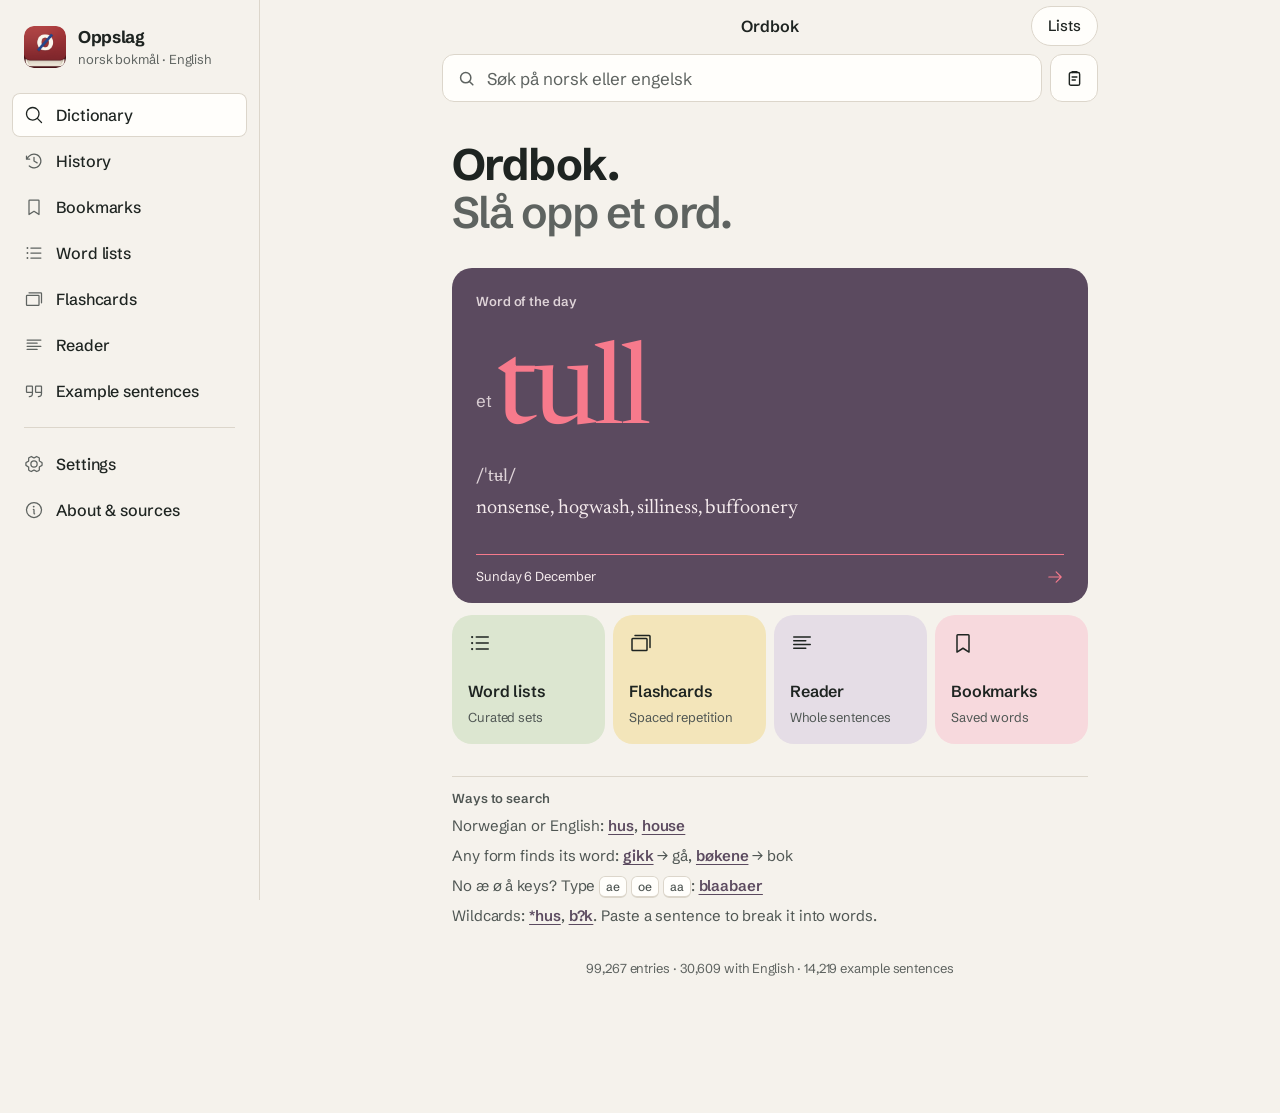
==== index.html @ 79d77fbe "Match the iOS status bar to the app background; version icon files The status bar took the manifest'" ====
<!doctype html>
<html lang="en">
<head>
<meta charset="utf-8">
<meta name="viewport" content="width=device-width, initial-scale=1, viewport-fit=cover">
<title>Oppslag</title>
<meta name="description" content="Offline Norwegian Bokmål–English dictionary">
<!-- One theme colour = the app's own background, so the status bar blends in. iOS Home Screen apps
     don't switch between media-query variants, so a tiny script picks light or dark before first paint. -->
<meta name="theme-color" content="#1C1B1C">
<script>
  (function () {
    try {
      var s = (JSON.parse(localStorage.getItem('oppslag.v1') || '{}').settings) || {};
      var t = s.theme || 'auto';
      var dark = t === 'dark' || (t === 'auto' && matchMedia('(prefers-color-scheme: dark)').matches);
      document.querySelector('meta[name="theme-color"]').setAttribute('content', dark ? '#1C1B1C' : '#F5F2EC');
    } catch (e) {}
  })();
</script>
<meta name="apple-mobile-web-app-capable" content="yes">
<meta name="mobile-web-app-capable" content="yes">
<meta name="apple-mobile-web-app-status-bar-style" content="default">
<meta name="apple-mobile-web-app-title" content="Oppslag">
<link rel="manifest" href="manifest.webmanifest">
<!-- icon file names carry a version so iOS can't reuse a cached copy of an older logo -->
<link rel="icon" href="icons/book-192.png">
<link rel="apple-touch-icon" sizes="180x180" href="icons/book-180.png">
<link rel="preload" href="fonts/schibsted-grotesk.woff2" as="font" type="font/woff2" crossorigin>
<link rel="preload" href="fonts/newsreader.woff2" as="font" type="font/woff2" crossorigin>
<link rel="stylesheet" href="styles.css">
</head>
<body>
<div id="splash" aria-label="Oppslag"><p class="splash-word" aria-hidden="true"><span>Opp</span><span>slag</span></p><div class="splash-foot"><span id="splash-msg">Bokmålsordboka · Språkrådet og Universitetet i Bergen</span></div></div>

<header class="topbar">
  <div class="navrow">
    <button id="navLeft" class="round" aria-label="Menu"></button>
    <div id="navTitle">Ordbok</div>
    <div id="navRight"></div>
  </div>
  <div class="searchrow">
    <div class="searchwrap">
      <svg class="sicon" viewBox="0 0 24 24" width="18" height="18" fill="none" stroke="currentColor" stroke-width="1.9" stroke-linecap="round"><circle cx="11" cy="11" r="6.5"/><path d="m20 20-4-4"/></svg>
      <input id="q" type="search" placeholder="Søk på norsk eller engelsk" autocomplete="off" autocorrect="off" autocapitalize="off" spellcheck="false" enterkeyhint="search" aria-label="Search">
      <button id="clearQ" class="clear" aria-label="Clear" hidden><svg viewBox="0 0 24 24" width="18" height="18"><circle cx="12" cy="12" r="9" fill="currentColor"/><path d="M9 9l6 6M15 9l-6 6" stroke="var(--surface)" stroke-width="1.8" stroke-linecap="round"/></svg></button>
    </div>
    <button id="pasteBtn" class="round small" aria-label="Search clipboard" title="Search clipboard"><svg viewBox="0 0 24 24" width="19" height="19" fill="none" stroke="currentColor" stroke-width="1.8" stroke-linecap="round" stroke-linejoin="round"><rect x="5.5" y="4.5" width="13" height="16" rx="2"/><path d="M9 4.5V3.5h6v1M9 10h6M9 14h4"/></svg></button>
  </div>
  <div id="keybar" aria-label="Special characters">
    <button data-k="æ">æ</button><button data-k="ø">ø</button><button data-k="å">å</button><button data-k="é">é</button><button data-k="*" class="wild">*</button><button data-k="?" class="wild">?</button>
  </div>
</header>
<ul id="suggest" hidden></ul>

<nav id="drawer" aria-label="Main menu">
  <div class="drawer-brand"><img class="logo-img" src="icons/logo.png" alt="" width="40" height="40"><div><b>Oppslag</b><div class="sub">norsk bokmål · English</div></div></div>
  <div class="drawer-links"></div>
</nav>
<div id="scrim"></div>

<main id="view"></main>
<div id="pager" hidden><button id="prevRes" class="round" aria-label="Previous result"></button><button id="nextRes" class="round" aria-label="Next result"></button></div>
<script type="module" src="js/app.js"></script>
</body>
</html>
---- styles.css ----
/* Oppslag — design system (see CLAUDE.md)
   Colour fields after the Merriam-Webster "remedy" concept, Notion's spacing and hairlines,
   Speak Sync's warm base and tiles. Headwords in Schibsted Grotesk, meaning in Newsreader. */

/* ======================================================================
   Fonts (self-hosted, subset with fonttools; SIL Open Font Licence)
   ====================================================================== */
@font-face { font-family: "Schibsted Grotesk"; src: url("fonts/schibsted-grotesk.woff2") format("woff2"); font-weight: 400 900; font-display: swap; }
@font-face { font-family: "Newsreader"; src: url("fonts/newsreader.woff2") format("woff2"); font-weight: 200 800; font-display: swap; }
@font-face { font-family: "Newsreader"; src: url("fonts/newsreader-italic.woff2") format("woff2"); font-weight: 200 800; font-style: italic; font-display: swap; }
@font-face { font-family: "Gentium IPA"; src: url("fonts/gentium-ipa.woff2") format("woff2"); font-display: swap; }

/* ======================================================================
   Tokens
   ====================================================================== */
:root {
  --font-display: "Schibsted Grotesk", -apple-system, "Helvetica Neue", sans-serif;
  --font-ui: "Schibsted Grotesk", -apple-system, "Helvetica Neue", sans-serif;
  --font-read: "Newsreader", "Iowan Old Style", Georgia, serif;
  --font-ipa: "Gentium IPA", "Times New Roman", serif;
  --space-1: 4px; --space-2: 8px; --space-3: 12px; --space-4: 16px;
  --space-5: 24px; --space-6: 32px; --space-7: 48px; --space-8: 64px;
  --radius-s: 8px; --radius-m: 12px; --radius-l: 20px; --radius-xl: 28px; --radius-pill: 999px;
  --measure: 36em; --page-max: 1080px; --page-narrow: 700px;

  /* the four colour fields (constant across light and dark, like the reference) */
  --mustard: #DFB94F; --sage: #96B07C; --plum: #5B4A5F; --rose: #EFB4BC;
  --coral: #F77A8C;               /* display type on plum only (large text, 3.2:1) */
  --on-field: #1E2421;            /* ink on mustard / sage / rose */
  --on-plum: #F6ECEE;             /* small text on plum */
  /* soft tints for tiles and highlights */
  --mustard-t: #F3E5BA; --sage-t: #DCE6D0; --plum-t: #E5DDE6; --rose-t: #F7D9DD;

  /* neutrals */
  --paper: #F5F2EC; --card: #FFFEFB; --sunken: #ECE8E0; --rule: #DCD6CB; --rule-strong: #1E2421;
  --ink: #1E2421; --ink-2: #4F5653; --ink-3: #5E6360;
  --link: #5B4A5F;                /* plum, the one interactive colour */
  --primary-bg: #1E2421; --primary-fg: #F5F2EC;
  --float: 0 12px 36px rgba(30, 36, 33, .16);
  --fs: 1;
  --nav-h: 52px; --search-h: 64px; --safe-t: env(safe-area-inset-top);
  color-scheme: light;
}
@media (prefers-color-scheme: dark) {
  :root:not([data-theme="light"]) {
    --paper: #1C1B1C; --card: #252325; --sunken: #2E2B2E; --rule: #3B383B; --rule-strong: #EDE8E1;
    --ink: #EDE8E1; --ink-2: #C5BFB7; --ink-3: #A39D95; --link: #D9C3DC;
    --primary-bg: #EDE8E1; --primary-fg: #1C1B1C;
    --mustard-t: #4A4030; --sage-t: #36402F; --plum-t: #3E3441; --rose-t: #4A3337;
    --float: 0 14px 40px rgba(0, 0, 0, .55); color-scheme: dark;
  }
}
:root[data-theme="dark"] {
  --paper: #1C1B1C; --card: #252325; --sunken: #2E2B2E; --rule: #3B383B; --rule-strong: #EDE8E1;
  --ink: #EDE8E1; --ink-2: #C5BFB7; --ink-3: #A39D95; --link: #D9C3DC;
  --primary-bg: #EDE8E1; --primary-fg: #1C1B1C;
  --mustard-t: #4A4030; --sage-t: #36402F; --plum-t: #3E3441; --rose-t: #4A3337;
  --float: 0 14px 40px rgba(0, 0, 0, .55); color-scheme: dark;
}
/* legacy aliases used by small bits of markup (tone drawing etc.) */
:root { --accent: var(--link); --tok-accent: var(--link); --text: var(--ink); --muted: var(--ink-3); --line: var(--rule); --surface: var(--card); --surface-t: var(--card); --field: var(--sunken); --bg: var(--paper); }

/* ======================================================================
   Base
   ====================================================================== */
* { box-sizing: border-box; -webkit-tap-highlight-color: transparent; }
[hidden] { display: none !important; }
html { -webkit-text-size-adjust: 100%; background: var(--paper); }
body {
  margin: 0; background: var(--paper); color: var(--ink);
  font: 400 calc(17px * var(--fs)) / 1.5 var(--font-ui); letter-spacing: -.005em;
  padding-top: calc(var(--safe-t) + var(--nav-h)); padding-bottom: env(safe-area-inset-bottom);
  overflow-x: hidden; overscroll-behavior-y: none; -webkit-font-smoothing: antialiased; text-rendering: optimizeLegibility;
}
body.has-search { padding-top: calc(var(--safe-t) + var(--nav-h) + var(--search-h)); }
a { color: var(--link); text-decoration: none; }
button { font: inherit; color: inherit; touch-action: manipulation; letter-spacing: inherit; }
input, select, textarea { font: inherit; color: var(--ink); }
.muted { color: var(--ink-3); }
.small { font-size: 13px; line-height: 18px; }
kbd { font: 500 12px/1 var(--font-ui); background: var(--card); border: 1px solid var(--rule); border-bottom-width: 2px; border-radius: 6px; padding: 2px 6px; color: var(--ink-2); }
.ic { flex: none; }
:focus-visible { outline: 2px solid var(--link); outline-offset: 2px; border-radius: 6px; }
::selection { background: var(--mustard); color: var(--on-field); }

/* ---------- splash: a plum field with the name set huge, like the reference's "Dictionary" */
#splash { position: fixed; inset: 0; z-index: 100; background: var(--plum); overflow: hidden; display: flex; flex-direction: column; justify-content: center; transition: opacity .35s ease; }
body.ready #splash { opacity: 0; pointer-events: none; }
.splash-word { font-family: var(--font-read); font-weight: 400; color: var(--coral); font-size: clamp(120px, 34vw, 280px); line-height: .86; letter-spacing: -.03em; margin: 0; white-space: nowrap; }
.splash-word span { display: block; }
.splash-word span:first-child { padding-left: 6vw; }
.splash-word span:last-child { margin-left: -9vw; }
.splash-foot { position: absolute; left: var(--space-6); right: var(--space-6); bottom: calc(var(--space-6) + env(safe-area-inset-bottom)); border-top: 1px solid var(--coral); padding-top: var(--space-3); color: var(--coral); font-size: 13px; text-align: center; }
#splash-msg { color: var(--on-plum); opacity: .8; }

/* ======================================================================
   Top bar, search, drawer
   ====================================================================== */
.topbar {
  position: fixed; top: 0; left: 0; right: 0; z-index: 20;
  padding: var(--safe-t) max(10px, env(safe-area-inset-right)) 0 max(10px, env(safe-area-inset-left));
  background: color-mix(in srgb, var(--paper) 88%, transparent);
  backdrop-filter: saturate(140%) blur(18px); -webkit-backdrop-filter: saturate(140%) blur(18px);
  border-bottom: 1px solid transparent; transition: border-color .2s;
}
body.scrolled .topbar { border-bottom-color: var(--rule); }
.navrow { height: var(--nav-h); display: grid; grid-template-columns: 1fr auto 1fr; align-items: center; max-width: var(--page-narrow); margin: 0 auto; padding: 0 calc(var(--space-4) - 10px); }
#navTitle { font-weight: 600; font-size: 16px; text-align: center; white-space: nowrap; overflow: hidden; text-overflow: ellipsis; max-width: 56vw; transition: opacity .2s ease; letter-spacing: -.01em; }
body.hero-visible #navTitle { opacity: 0; }
#navRight { display: flex; justify-content: flex-end; gap: var(--space-2); align-items: center; }
#navLeft { justify-self: start; }
.round {
  width: 40px; height: 40px; border-radius: 50%; border: 1px solid var(--rule); background: var(--card); color: var(--ink);
  display: inline-grid; place-items: center; cursor: pointer; transition: transform .15s ease, background .15s;
}
.round .ic { width: 19px; height: 19px; }
.round:active { transform: scale(.92); background: var(--sunken); }
.round.on { color: var(--on-field); background: var(--mustard); border-color: var(--mustard); }
.round.small { width: 48px; height: 48px; border-radius: var(--radius-m); }
.pill-btn { height: 40px; padding: 0 var(--space-4); border-radius: var(--radius-pill); border: 1px solid var(--rule); background: var(--card); font-weight: 500; font-size: 15px; cursor: pointer; color: var(--ink); }
.searchrow { display: none; gap: var(--space-2); align-items: center; height: var(--search-h); padding: 0 calc(var(--space-4) - 10px) var(--space-3); max-width: var(--page-narrow); margin: 0 auto; }
body.has-search .searchrow { display: flex; }
.searchwrap { flex: 1; position: relative; display: flex; align-items: center; background: var(--card); border: 1px solid var(--rule); border-radius: var(--radius-m); min-width: 0; height: 48px; transition: border-color .15s, box-shadow .15s; }
.searchwrap:focus-within { border-color: var(--ink); box-shadow: 0 0 0 3px color-mix(in srgb, var(--mustard) 55%, transparent); }
.searchwrap .sicon { position: absolute; left: 14px; color: var(--ink-3); pointer-events: none; width: 19px; height: 19px; }
#q { flex: 1; min-width: 0; border: 0; background: transparent; padding: 0 6px 0 44px; height: 100%; font-size: 17px; outline: none; -webkit-appearance: none; appearance: none; }
#q::placeholder { color: var(--ink-3); }
#q::-webkit-search-cancel-button { display: none; }
.clear { border: 0; background: none; color: var(--ink-3); padding: 0 var(--space-3); height: 100%; display: grid; place-items: center; cursor: pointer; }
.clear svg circle { fill: var(--ink-3); }
#keybar { display: none; gap: var(--space-2); padding: 0 calc(var(--space-4) - 10px) var(--space-3); overflow-x: auto; max-width: var(--page-narrow); margin: 0 auto; scrollbar-width: none; }
body.typing.has-search #keybar { display: flex; }
#keybar button { min-width: 46px; height: 38px; padding: 0 var(--space-3); border: 1px solid var(--rule); border-radius: var(--radius-s); background: var(--card); font: 500 18px var(--font-display); cursor: pointer; color: var(--ink); }
#keybar button.wild { color: var(--link); }
body.typing.has-search { padding-top: calc(var(--safe-t) + var(--nav-h) + var(--search-h) + 50px); }
#suggest { position: fixed; z-index: 25; top: calc(var(--safe-t) + var(--nav-h) + var(--search-h) - 8px); left: var(--space-3); right: var(--space-3); max-width: calc(var(--page-narrow) - var(--space-5)); margin: 0 auto; padding: var(--space-1); list-style: none; background: var(--card); border: 1px solid var(--rule); border-radius: var(--radius-m); box-shadow: var(--float); animation: pop .14s ease-out; }
body.typing #suggest { top: calc(var(--safe-t) + var(--nav-h) + var(--search-h) + 42px); }
#suggest li { display: flex; gap: var(--space-3); align-items: center; padding: 10px var(--space-3); border-radius: var(--radius-s); cursor: pointer; outline: none; font-weight: 500; }
#suggest li:hover, #suggest li:focus { background: var(--sunken); }
#suggest .ic { color: var(--ink-3); width: 17px; height: 17px; }
@keyframes pop { from { opacity: 0; transform: translateY(-4px); } }

#drawer { position: fixed; z-index: 40; top: 0; bottom: 0; left: 0; width: min(292px, 84vw); background: var(--paper); padding: calc(var(--space-5) + var(--safe-t)) var(--space-3) var(--space-5); transform: translateX(-104%); transition: transform .3s cubic-bezier(.2, .8, .2, 1); display: flex; flex-direction: column; box-shadow: var(--float); overflow-y: auto; }
.drawer-brand { display: flex; gap: var(--space-3); align-items: center; padding: 0 var(--space-3) var(--space-5); }
.drawer-brand .logo-img { width: 42px; height: 42px; border-radius: 10px; }
.drawer-brand b { font-size: 17px; font-weight: 700; display: block; letter-spacing: -.02em; }
.drawer-brand .sub { font-size: 13px; color: var(--ink-3); }
.drawer-links { display: flex; flex-direction: column; gap: 2px; }
#drawer a { color: var(--ink); padding: 10px var(--space-3); border-radius: var(--radius-s); font-size: 16px; font-weight: 500; display: flex; align-items: center; gap: var(--space-3); transition: background .15s; }
#drawer a .ic { color: var(--ink-3); }
#drawer a:active { background: var(--sunken); }
#drawer a.active { background: var(--card); box-shadow: inset 0 0 0 1px var(--rule); }
#drawer a.active .ic { color: var(--ink); }
#drawer hr { border: 0; border-top: 1px solid var(--rule); margin: var(--space-3); }
#scrim { position: fixed; inset: 0; z-index: 39; background: rgba(28, 27, 28, .32); opacity: 0; pointer-events: none; transition: opacity .25s; }
body.drawer-open #drawer { transform: none; }
body.drawer-open #scrim { opacity: 1; pointer-events: auto; }
@media (min-width: 1100px) {
  #drawer { transform: none; box-shadow: none; border-right: 1px solid var(--rule); z-index: 15; width: 260px; }
  #scrim { display: none; }
  body { padding-left: 260px; }
  .topbar { left: 260px; }
  body.root #navLeft { visibility: hidden; }
  #suggest { left: 272px; }
}

/* ======================================================================
   Page scaffolding
   ====================================================================== */
#view { max-width: var(--page-narrow); margin: 0 auto; padding: 0 0 104px; min-height: 60vh; }
.pad { padding: 0 var(--space-4); }
/* Notion-style title: bold line, optional grey second line */
.page-title { font-family: var(--font-display); font-size: 34px; line-height: 38px; font-weight: 700; letter-spacing: -.035em; margin: var(--space-3) var(--space-4) var(--space-5); }
.page-title .sub { display: block; color: var(--ink-3); font-weight: 600; }
.page-intro { padding: 0 var(--space-4); margin: 0 0 var(--space-4); color: var(--ink-2); font-size: 15px; line-height: 22px; }
.empty { text-align: center; color: var(--ink-3); padding: var(--space-8) var(--space-5); font-size: 15px; line-height: 22px; }
.empty b { color: var(--ink); font-weight: 600; }
.empty p { margin: 0 0 var(--space-3); }
.big-check { width: 72px; height: 72px; margin: 0 auto var(--space-4); border-radius: 50%; background: var(--sage); color: var(--on-field); display: grid; place-items: center; font-size: 30px; }
.loading { color: var(--ink-3); padding: var(--space-7); text-align: center; font-size: 15px; }
.foot { text-align: center; font-size: 13px; line-height: 18px; padding: var(--space-6) var(--space-4); color: var(--ink-3); }
/* section label: sentence case with a hairline above, like the reference's footnote rule */
.band { display: flex; align-items: baseline; justify-content: space-between; gap: var(--space-2); margin: var(--space-6) var(--space-4) var(--space-2); padding-top: var(--space-3); border-top: 1px solid var(--rule); font-size: 13px; line-height: 18px; font-weight: 600; color: var(--ink-2); }
.page-title + .band, .band:first-child { margin-top: 0; }
.band .no { font-weight: 400; font-style: italic; font-family: var(--font-read); font-size: 15px; color: var(--ink-3); }
.band .more { font-size: 13px; font-weight: 600; }
.row { display: flex; gap: var(--space-2); flex-wrap: wrap; align-items: center; margin: var(--space-3) var(--space-4); }
.row input { flex: 1; min-width: 160px; }
input:not([type=checkbox]):not([type=range]):not([type=color]):not(#q), select, textarea {
  border: 1px solid var(--rule); background: var(--card); border-radius: var(--radius-m); padding: 11px var(--space-3); font-size: 17px; outline: none; color: var(--ink); transition: border-color .15s, box-shadow .15s;
}
input:focus:not(#q), select:focus, textarea:focus { border-color: var(--ink); box-shadow: 0 0 0 3px color-mix(in srgb, var(--mustard) 55%, transparent); }
textarea { width: 100%; resize: vertical; line-height: 25px; }
/* buttons: solid ink (primary), outlined (secondary), outlined pill with arrow (reference's PLAY →) */
.btn { display: inline-flex; gap: var(--space-2); align-items: center; justify-content: center; border: 1px solid var(--rule); background: var(--card); color: var(--ink); border-radius: var(--radius-m); padding: 10px var(--space-4); font-size: 15px; font-weight: 600; cursor: pointer; transition: transform .12s, background .15s; }
.btn:active { transform: scale(.97); background: var(--sunken); }
.btn .ic { width: 18px; height: 18px; }
.btn.small { padding: 7px var(--space-3); font-size: 14px; }
.btn.primary { background: var(--primary-bg); border-color: var(--primary-bg); color: var(--primary-fg); }
.btn.wide { width: calc(100% - var(--space-6)); margin: var(--space-3) var(--space-4); }
.pill-out { display: inline-flex; align-items: center; justify-content: space-between; gap: var(--space-5); height: 52px; padding: 0 var(--space-5); border: 1.5px solid currentColor; border-radius: var(--radius-pill); background: transparent; color: inherit; font: 500 20px var(--font-display); letter-spacing: .02em; text-transform: uppercase; cursor: pointer; transition: background .15s; }
.pill-out .ic { width: 24px; height: 24px; }
.pill-out:active { background: color-mix(in srgb, currentColor 12%, transparent); }
.banner { display: flex; gap: var(--space-3); align-items: center; margin: 0 var(--space-4) var(--space-4); padding: var(--space-3) var(--space-4); background: var(--plum-t); border-radius: var(--radius-m); color: var(--ink); font-size: 15px; font-weight: 500; }
/* grouped rows: hairline-bordered card (Notion) */
.group { margin: 0 var(--space-4); background: var(--card); border: 1px solid var(--rule); border-radius: var(--radius-m); overflow: hidden; }
.group + .page-intro { margin-top: var(--space-3); }

/* ======================================================================
   Dictionary rows
   ====================================================================== */
.res { display: block; color: var(--ink); padding: 14px var(--space-4); position: relative; transition: background .15s; }
.res + .res::before { content: ""; position: absolute; top: 0; left: var(--space-4); right: var(--space-4); border-top: 1px solid var(--rule); }
.res:active { background: var(--sunken); }
@media (hover: hover) { .res:hover { background: color-mix(in srgb, var(--card) 70%, transparent); } }
.res-head { display: flex; align-items: baseline; gap: 0 var(--space-2); min-width: 0; flex-wrap: wrap; }
.res .art { color: var(--ink-3); font-size: 15px; font-weight: 500; flex: none; }
.res .lem { font-family: var(--font-display); font-size: 21px; line-height: 26px; font-weight: 600; letter-spacing: -.025em; min-width: 0; overflow-wrap: anywhere; }
.res .ipa-s { color: var(--ink-3); font-family: var(--font-ipa); font-size: 15px; white-space: nowrap; overflow: hidden; text-overflow: ellipsis; min-width: 0; }
.hg { color: var(--ink-3); font-family: var(--font-ui); font-size: 12px; font-weight: 600; margin-left: -6px; margin-right: 2px; align-self: flex-start; margin-top: 2px; flex: none; }
.res-gloss { color: var(--ink-2); font-family: var(--font-read); font-size: 17px; line-height: 23px; margin-top: 2px; display: -webkit-box; -webkit-line-clamp: 2; -webkit-box-orient: vertical; overflow: hidden; }
.res-pos { color: var(--ink-3); font-style: italic; }
.nogloss { font-style: italic; color: var(--ink-3); }
.res-note { font-size: 13px; line-height: 18px; color: var(--ink-2); margin-top: var(--space-2); display: inline-flex; gap: var(--space-1); align-items: center; background: var(--mustard-t); border-radius: var(--radius-pill); padding: 2px 10px 2px 8px; }
.res-note b { font-weight: 600; color: var(--ink); }
.res-note .ic { width: 14px; height: 14px; }
.res .rm { position: absolute; right: var(--space-2); top: 50%; transform: translateY(-50%); color: var(--ink-3); border: 0; background: none; padding: var(--space-2); cursor: pointer; border-radius: 50%; }
.res:has(.rm) { padding-right: 52px; }
.chev { color: var(--ink-3); position: absolute; right: var(--space-3); top: 50%; transform: translateY(-50%); display: grid; }
.chev .ic { width: 16px; height: 16px; }

/* ======================================================================
   Home
   ====================================================================== */
.home-title { font-family: var(--font-display); font-size: 34px; line-height: 38px; font-weight: 700; letter-spacing: -.035em; margin: var(--space-2) var(--space-4) var(--space-5); }
.home-title .sub { display: block; color: var(--ink-3); font-weight: 600; }
/* word of the day: the reference's plum splash with coral serif */
.wotd { position: relative; display: block; margin: 0 var(--space-4); padding: var(--space-5) var(--space-5) var(--space-4); background: var(--plum); border-radius: var(--radius-l); color: var(--on-plum); overflow: hidden; }
.wotd-label { font-size: 13px; font-weight: 600; color: var(--on-plum); opacity: .85; }
.wotd-word { font-family: var(--font-read); font-size: 76px; line-height: .95; font-weight: 400; letter-spacing: -.03em; color: var(--coral); margin: var(--space-6) 0 var(--space-3); overflow-wrap: anywhere; }
.wotd-word .art { font-family: var(--font-ui); font-size: 17px; letter-spacing: 0; color: var(--on-plum); opacity: .8; vertical-align: .9em; margin-right: var(--space-1); }
.wotd-ipa { font-family: var(--font-ipa); color: var(--on-plum); font-size: 17px; opacity: .85; }
.wotd-gloss { font-family: var(--font-read); font-size: 20px; line-height: 27px; color: var(--on-plum); margin-top: var(--space-2); }
.wotd-foot { margin-top: var(--space-6); padding-top: var(--space-3); border-top: 1px solid var(--coral); display: flex; justify-content: space-between; align-items: center; font-size: 13px; color: var(--on-plum); }
.wotd-foot .ic { width: 18px; height: 18px; color: var(--coral); }
/* quick tiles (Speak Sync) */
.tiles4 { display: grid; grid-template-columns: 1fr 1fr; gap: var(--space-2); margin: var(--space-3) var(--space-4) 0; }
.tile4 { display: flex; flex-direction: column; justify-content: space-between; gap: var(--space-5); min-height: 104px; padding: var(--space-4); border-radius: var(--radius-l); color: var(--ink); transition: transform .12s; }
.tile4:active { transform: scale(.97); }
.tile4 .ic { width: 24px; height: 24px; }
.tile4 b { font-size: 16px; font-weight: 600; letter-spacing: -.01em; display: block; }
.tile4 span { font-size: 13px; color: var(--ink-2); }
.tile4.t-sage { background: var(--sage-t); } .tile4.t-mustard { background: var(--mustard-t); } .tile4.t-plum { background: var(--plum-t); } .tile4.t-rose { background: var(--rose-t); }
.tips { padding: 0 var(--space-4); margin: 0; list-style: none; font-size: 15px; line-height: 22px; color: var(--ink-2); }
.tips li + li { margin-top: var(--space-2); }
.tips a { font-weight: 600; }

/* ======================================================================
   Lists, grids, toolbars
   ====================================================================== */
.lrow { display: flex; align-items: center; gap: var(--space-3); padding: var(--space-3) 44px var(--space-3) var(--space-4); color: var(--ink); position: relative; min-height: 52px; transition: background .15s; }
.lrow + .lrow::before, .group > .lrow + .lrow::before { content: ""; position: absolute; top: 0; left: 52px; right: 0; border-top: 1px solid var(--rule); }
.lrow:active { background: var(--sunken); }
.lrow > .ic:first-child { color: var(--ink); width: 20px; height: 20px; }
.lrow .lt { flex: 1; min-width: 0; font-size: 16px; font-weight: 500; }
.lrow .cnt { color: var(--ink-3); font-size: 14px; font-variant-numeric: tabular-nums; }
.lrow[hidden] { display: none; }
.wgrid { display: grid; grid-template-columns: repeat(auto-fill, minmax(156px, 1fr)); gap: var(--space-2); padding: 0 var(--space-4); }
.wcell { background: var(--card); border: 1px solid var(--rule); border-radius: var(--radius-m); padding: var(--space-5) var(--space-3) var(--space-4); text-align: center; color: var(--ink); display: flex; flex-direction: column; gap: 2px; transition: transform .12s; }
.wcell:active { transform: scale(.97); }
.wcell b { font-family: var(--font-display); font-size: 24px; line-height: 28px; font-weight: 600; letter-spacing: -.03em; }
.wcell .ipa-s { color: var(--ink-3); font-family: var(--font-ipa); font-size: 14px; }
.wcell span:last-child { color: var(--ink-2); font-family: var(--font-read); font-size: 15px; line-height: 19px; margin-top: var(--space-1); display: -webkit-box; -webkit-line-clamp: 2; -webkit-box-orient: vertical; overflow: hidden; }
.toolbar { display: flex; gap: var(--space-2); flex-wrap: wrap; align-items: center; margin: 0 var(--space-4) var(--space-4); }
.filter { width: calc(100% - var(--space-6)); margin: 0 var(--space-4) var(--space-2); }
.seg { display: inline-flex; background: var(--sunken); border-radius: var(--radius-s); padding: 3px; margin-left: auto; }
.seg button { border: 0; background: none; padding: 5px 10px; border-radius: 6px; color: var(--ink-3); cursor: pointer; display: grid; place-items: center; }
.seg button.on { background: var(--card); color: var(--ink); box-shadow: 0 0 0 1px var(--rule); }
.chip-s { font-size: 12px; line-height: 16px; font-weight: 600; padding: 3px var(--space-2); border-radius: var(--radius-pill); background: var(--sunken); color: var(--ink-2); white-space: nowrap; }
.speak { border: 0; background: none; color: var(--ink-2); padding: var(--space-1); cursor: pointer; display: inline-grid; place-items: center; border-radius: 50%; vertical-align: middle; }
.speak:active { background: var(--sunken); }
.speak.tiny .ic { width: 16px; height: 16px; }
mark { background: var(--mustard-t); color: inherit; border-radius: 3px; padding: 0 2px; }
.pair { padding: var(--space-4); position: relative; }
.pair + .pair::before { content: ""; position: absolute; top: 0; left: var(--space-4); right: var(--space-4); border-top: 1px solid var(--rule); }
.pairform { display: flex; align-items: center; gap: var(--space-1); font-family: var(--font-display); font-size: 24px; line-height: 28px; font-weight: 600; letter-spacing: -.03em; margin-bottom: var(--space-1); }
.pairside { display: flex; gap: var(--space-2); align-items: baseline; color: var(--ink); padding: 3px 0; font-size: 15px; }
.pairside b { font-weight: 600; }
.pairside .muted { color: var(--ink-2); font-family: var(--font-read); font-size: 17px; }
.sents { list-style: none; padding: 0; margin: 0; }
.sents li { padding: var(--space-3) 0; }
.sents li + li { border-top: 1px solid var(--rule); }
.sno { display: flex; gap: var(--space-2); align-items: flex-start; justify-content: space-between; font-family: var(--font-read); font-size: 19px; line-height: 26px; }
.sen { color: var(--ink-2); font-size: 15px; line-height: 21px; }

/* ======================================================================
   Modal, toast, pager
   ====================================================================== */
.modal-wrap { position: fixed; inset: 0; z-index: 60; background: rgba(28, 27, 28, .34); display: grid; place-items: end center; animation: fade .2s; }
@media (min-width: 600px) { .modal-wrap { place-items: center; } }
.modal { background: var(--paper); width: min(480px, 100%); border-radius: var(--radius-l) var(--radius-l) 0 0; padding: var(--space-5) var(--space-5) calc(var(--space-5) + env(safe-area-inset-bottom)); max-height: 80vh; overflow-y: auto; animation: slideup .28s cubic-bezier(.2, .8, .2, 1); box-shadow: var(--float); }
@media (min-width: 600px) { .modal { border-radius: var(--radius-l); } }
.modal h3 { margin: 0 0 var(--space-3); font-family: var(--font-display); font-size: 24px; line-height: 28px; font-weight: 700; letter-spacing: -.03em; }
.modal .row { margin: var(--space-3) 0; }
.modal-actions { display: flex; justify-content: flex-end; gap: var(--space-2); margin-top: var(--space-4); }
@keyframes fade { from { opacity: 0; } }
@keyframes slideup { from { transform: translateY(40px); opacity: 0; } }
.check { display: flex; gap: var(--space-3); align-items: center; padding: 10px 0; cursor: pointer; font-size: 16px; }
.check span:first-of-type { flex: 1; }
.check .muted { font-size: 14px; }
.check input { width: 20px; height: 20px; accent-color: var(--ink); flex: none; }
#toast { position: fixed; left: 50%; bottom: calc(88px + env(safe-area-inset-bottom)); transform: translate(-50%, 16px); background: var(--primary-bg); color: var(--primary-fg); padding: 11px 20px; border-radius: var(--radius-pill); opacity: 0; transition: .25s cubic-bezier(.2, .8, .2, 1); pointer-events: none; z-index: 80; font-size: 15px; font-weight: 500; }
#toast.show { opacity: 1; transform: translate(-50%, 0); }
#pager { position: fixed; z-index: 18; right: max(var(--space-4), env(safe-area-inset-right)); bottom: calc(var(--space-5) + env(safe-area-inset-bottom)); display: flex; gap: var(--space-2); }
#pager .round { width: 48px; height: 48px; box-shadow: var(--float); }
#pager .round:disabled { opacity: .35; }

/* ======================================================================
   Flashcards
   ====================================================================== */
.deck { display: flex; align-items: center; gap: var(--space-2); padding: var(--space-3) var(--space-4); position: relative; }
.deck + .deck::before { content: ""; position: absolute; top: 0; left: var(--space-4); right: 0; border-top: 1px solid var(--rule); }
.deck > a { flex: 1; color: var(--ink); min-width: 0; }
.deck > a b { font-size: 16px; font-weight: 600; }
.deck select { padding: 6px var(--space-2); font-size: 14px; border-radius: var(--radius-s); }
.deck .icon { border: 0; background: none; color: var(--ink-3); padding: var(--space-2); cursor: pointer; border-radius: 50%; }
.deckstats { display: flex; gap: var(--space-3); font-size: 13px; line-height: 18px; flex-wrap: wrap; margin-top: 2px; color: var(--ink-3); }
.deckstats .due { color: var(--ink); font-weight: 600; }
.deckstats .new { color: var(--ink-2); font-weight: 600; }
.newdeck { display: flex; flex-direction: column; gap: var(--space-3); padding: 0 var(--space-4); margin-bottom: var(--space-4); }
.study-progress { height: 4px; background: var(--rule); margin: var(--space-2) var(--space-4) 0; border-radius: 4px; overflow: hidden; }
.study-progress div { height: 100%; background: var(--ink); transition: width .3s ease; }
.flash { border-radius: var(--radius-xl); margin: var(--space-4); padding: var(--space-6) var(--space-5); min-height: 340px; text-align: left; display: flex; flex-direction: column; gap: var(--space-3); justify-content: flex-end; cursor: pointer; animation: cardin .3s cubic-bezier(.2, .8, .2, 1); background: var(--mustard); color: var(--on-field); }
.flash.f-sage { background: var(--sage); } .flash.f-rose { background: var(--rose); }
.flash.f-plum { background: var(--plum); color: var(--on-plum); } .flash.f-plum .cf-word { color: var(--coral); }
@keyframes cardin { from { opacity: 0; transform: translateY(10px) scale(.985); } }
.flash .front { display: flex; flex-direction: column-reverse; gap: var(--space-2); }
.flash .muted { color: inherit; opacity: .8; font-family: var(--font-read); font-size: 19px; font-style: italic; }
.cf-word { font-family: var(--font-display); font-size: 56px; line-height: 1; font-weight: 600; letter-spacing: -.045em; overflow-wrap: anywhere; }
.cf-en { font-family: var(--font-read); font-size: 32px; line-height: 38px; font-weight: 400; letter-spacing: -.01em; }
.cardback { border-top: 1px solid currentColor; padding-top: var(--space-4); margin-top: var(--space-3); display: flex; flex-direction: column; gap: var(--space-3); animation: fade .25s; }
.cb-en { font-family: var(--font-read); font-size: 24px; line-height: 31px; }
.cb-pron { display: flex; gap: var(--space-3); align-items: center; }
.cb-pron .ipa { font-family: var(--font-ipa); font-size: 18px; }
.cb-pron .chip-s { background: color-mix(in srgb, currentColor 14%, transparent); color: inherit; }
.cb-inf { font-family: var(--font-display); font-weight: 500; font-size: 17px; }
.cb-no { font-family: var(--font-read); font-size: 17px; line-height: 24px; }
.cb-ex { font-family: var(--font-read); font-size: 19px; line-height: 26px; font-style: italic; }
.cb-ex .muted { font-style: normal; font-size: 15px; opacity: .8; }
.cardlinks { display: flex; gap: var(--space-2); margin-top: var(--space-2); }
.cardlinks .btn { background: transparent; border-color: currentColor; color: inherit; }
.typed { max-width: 360px; width: 100%; background: rgba(255,255,255,.6) !important; border-color: currentColor !important; }
.typed-res { font-weight: 600; font-size: 15px; }
.answer { position: sticky; bottom: 0; padding: var(--space-3) var(--space-4) calc(var(--space-3) + env(safe-area-inset-bottom)); background: linear-gradient(transparent, var(--paper) 30%); }
.answer .btn.primary { height: 56px; font-size: 17px; border-radius: var(--radius-l); }
/* grade tiles (Speak Sync's pastel action tiles) */
.grades { display: grid; grid-template-columns: repeat(4, 1fr); gap: var(--space-2); }
.grade { border: 0; border-radius: var(--radius-l); padding: var(--space-3) var(--space-1); min-height: 76px; cursor: pointer; display: flex; flex-direction: column; align-items: center; justify-content: center; gap: 2px; color: var(--ink); font-size: 15px; font-weight: 600; transition: transform .12s; }
.grade:active { transform: scale(.95); }
.grade span { font-size: 13px; font-weight: 500; color: var(--ink-2); }
.grade kbd { display: none; }
@media (hover: hover) { .grade kbd { display: inline; margin-top: 4px; } }
.g0 { background: var(--rose-t); } .g1 { background: var(--mustard-t); } .g2 { background: var(--sage-t); } .g3 { background: var(--plum-t); }
.defs { margin: 0; padding-left: 1.3em; }
.defs > li { margin: var(--space-2) 0; }
.defs.d1 { list-style: lower-alpha; }
.noex { list-style: none; margin: 2px 0; padding: 0; }
.noex li { font-style: italic; opacity: .85; }
.use { font-style: italic; font-weight: 600; }
.clist { opacity: .8; font-size: 13px; }

/* ======================================================================
   Reader
   ====================================================================== */
.reader-line { background: var(--card); border: 1px solid var(--rule); margin: var(--space-4); padding: var(--space-4) var(--space-5); border-radius: var(--radius-l); line-height: 2; font-family: var(--font-read); font-size: 22px; }
.rtok { border: 0; background: none; padding: 1px 2px; box-shadow: inset 0 -2px 0 var(--mustard); cursor: pointer; font: inherit; color: var(--ink); border-radius: 2px; }
.rtok:active { background: var(--mustard-t); }
.rtok.unk { box-shadow: none; color: var(--ink-3); }
.rtok.mwe { box-shadow: inset 0 -5px 0 var(--mustard-t), inset 0 -2px 0 var(--mustard); }
.rword { scroll-margin-top: 140px; transition: background .4s; border-radius: var(--radius-m); }
.flash-hl { background: var(--mustard-t); }

/* ======================================================================
   Settings, about
   ====================================================================== */
.field { display: flex; justify-content: space-between; align-items: center; gap: var(--space-3); padding: var(--space-3) var(--space-4); position: relative; flex-wrap: wrap; min-height: 52px; font-size: 16px; font-weight: 500; }
.group > * + *::before { content: ""; position: absolute; top: 0; left: var(--space-4); right: 0; border-top: 1px solid var(--rule); }
.group > * { position: relative; }
.check-row { padding: 2px var(--space-4); }
.field select, .field input[type=number] { font-size: 15px; padding: 7px var(--space-2); }
input[type=range] { accent-color: var(--ink); width: 150px; }
.reorder { list-style: none; padding: 0; margin: 0; }
.reorder li { display: flex; align-items: center; gap: 2px; padding: 0 var(--space-2) 0 var(--space-4); position: relative; }
.reorder li + li::before { content: ""; position: absolute; top: 0; left: var(--space-4); right: 0; border-top: 1px solid var(--rule); }
.reorder .check { flex: 1; }
.reorder button { border: 0; background: none; color: var(--ink-3); padding: var(--space-2); cursor: pointer; border-radius: var(--radius-s); }
.reorder button:active { background: var(--sunken); }
.group .row { margin: var(--space-3) var(--space-4); }
.group .page-intro { padding-top: var(--space-3); margin-bottom: var(--space-2); }
.sources { padding: var(--space-3) var(--space-4) var(--space-3) var(--space-7); margin: 0; font-size: 15px; line-height: 22px; color: var(--ink-2); }
.sources li { margin-bottom: var(--space-3); }
.sources b { color: var(--ink); font-weight: 600; }
.kbd-list { list-style: none; padding: var(--space-3) var(--space-4); margin: 0; font-size: 15px; line-height: 30px; color: var(--ink-2); }
.about-p { padding: 0 var(--space-4); font-family: var(--font-read); font-size: 20px; line-height: 28px; }
.about-p p { margin: 0 0 var(--space-3); }
.about-p .muted { font-family: var(--font-ui); font-size: 15px; line-height: 22px; }

/* ======================================================================
   Word page
   ====================================================================== */
body[data-page="word"] #view { max-width: var(--page-max); }
body[data-page="word"] .navrow { max-width: var(--page-max); }
.wpage { color: var(--ink); padding: 0 0 var(--space-8); }
.wpage a { color: var(--link); }
.wpage p { margin: 0; }
/* hero: a full colour field per word class (the reference's yellow "remedy" screen) */
.w-hero { margin: 0 var(--space-3); padding: var(--space-5) var(--space-5) var(--space-5); border-radius: var(--radius-xl); background: var(--mustard); color: var(--on-field); min-height: 380px; display: flex; flex-direction: column; }
.w-hero.f-sage { background: var(--sage); } .w-hero.f-rose { background: var(--rose); }
.w-hero.f-plum { background: var(--plum); color: var(--on-plum); } .w-hero.f-plum .w-word { color: var(--coral); }
.w-hero a { color: inherit; }
.w-kicker { font-family: var(--font-read); font-size: 22px; line-height: 28px; font-weight: 400; margin: 0; }
.w-kicker-no { font-style: italic; opacity: .8; }
.w-from { font-size: 14px; line-height: 20px; margin-bottom: var(--space-2) !important; opacity: .85; }
.w-from b { font-weight: 700; }
.w-hero-body { margin-top: auto; padding-top: var(--space-7); }
.w-word { font-family: var(--font-display); font-size: clamp(56px, 17vw, 72px); line-height: .95; font-weight: 600; letter-spacing: -.05em; margin: 0; overflow-wrap: anywhere; }
.w-art { font-family: var(--font-read); font-weight: 400; font-style: italic; font-size: 24px; letter-spacing: 0; vertical-align: .9em; margin-right: var(--space-1); opacity: .85; }
.w-hg { font-family: var(--font-ui); font-size: 16px; font-weight: 600; vertical-align: super; margin-left: 2px; letter-spacing: 0; opacity: .8; }
.w-say { display: flex; align-items: center; flex-wrap: wrap; gap: var(--space-2) var(--space-3); margin-top: var(--space-4); font-size: 17px; }
.w-ipa { font-family: var(--font-ipa); font-size: 20px; line-height: 26px; }
.w-say .sep { opacity: .6; }
.w-tone { font-size: 15px; font-weight: 600; color: inherit !important; text-decoration: underline; text-decoration-thickness: 1px; text-underline-offset: 3px; }
.w-listen { margin-top: var(--space-6); width: 100%; }
.w-speak { border: 0; background: none; color: var(--ink-2); width: 32px; height: 32px; margin: -6px -4px; border-radius: var(--radius-pill); display: inline-grid; place-items: center; cursor: pointer; flex: none; }
.w-speak:active { background: var(--sunken); }
.w-speak.small { width: 28px; height: 28px; margin: -4px 0 -4px 2px; vertical-align: middle; }
.w-speak.small .ic { width: 16px; height: 16px; }
.wpage .w-meta { margin: var(--space-4) var(--space-5) 0; font-size: 13px; line-height: 18px; color: var(--ink-3); }

/* meanings: big serif lead, like the reference's green definition screen */
.w-meanings { padding: var(--space-6) var(--space-5) 0; }
.w-senses { list-style: none; counter-reset: s; margin: 0; padding: 0; max-width: var(--measure); }
.w-senses > li { counter-increment: s; position: relative; padding-left: 30px; font-family: var(--font-read); font-size: 26px; line-height: 32px; letter-spacing: -.01em; }
.w-senses > li + li { margin-top: var(--space-4); }
.w-senses > li::before { content: counter(s); position: absolute; left: 0; top: 7px; font-family: var(--font-ui); font-size: 13px; font-weight: 600; color: var(--ink-3); font-variant-numeric: tabular-nums; }
.w-senses:has(> li:only-child) > li { padding-left: 0; font-size: 34px; line-height: 40px; }
.w-senses:has(> li:only-child) > li::before { display: none; }
.w-gl { color: var(--ink); }
.w-lab { font-family: var(--font-ui); font-size: 13px; font-weight: 500; color: var(--ink-3); letter-spacing: 0; white-space: nowrap; }
.w-ex { margin: var(--space-2) 0 0; font-size: 15px; line-height: 21px; letter-spacing: 0; }
.w-ex-no { font-family: var(--font-read); font-style: italic; font-size: 18px; color: var(--ink); }
.w-ex-en { display: block; font-family: var(--font-ui); color: var(--ink-2); font-size: 15px; line-height: 21px; }
.w-aside-note { margin-top: var(--space-4) !important; font-size: 15px; line-height: 22px; color: var(--ink-2); max-width: var(--measure); }

.w-cols { display: flex; flex-direction: column; padding: 0 var(--space-5); }
.w-main, .w-aside { display: contents; }
.w-sec { padding: var(--space-6) 0 0; }
.w-eyebrow { display: flex; gap: var(--space-2); align-items: baseline; margin: 0 0 var(--space-4); padding-top: var(--space-3); border-top: 1px solid var(--rule-strong); font-size: 13px; line-height: 18px; font-weight: 600; color: var(--ink); }
.w-src { font-weight: 400; color: var(--ink-3); }
.w-body { font-family: var(--font-read); font-size: 19px; line-height: 27px; max-width: var(--measure); }
.w-small { font-size: 15px; line-height: 22px; color: var(--ink-2); max-width: var(--measure); }
.w-small + .w-small, .w-body + .w-small { margin-top: var(--space-2) !important; }
.w-fine { font-size: 13px; line-height: 18px; color: var(--ink-3); margin-top: var(--space-4) !important; }
.w-label { color: var(--ink-3); font-weight: 500; }

/* Norwegian definitions */
.w-defs { list-style: none; counter-reset: d; margin: 0; padding: 0; max-width: var(--measure); }
.w-defs > li { counter-increment: d; position: relative; padding-left: 30px; font-family: var(--font-read); font-size: 19px; line-height: 27px; }
.w-defs > li::before { content: counter(d); position: absolute; left: 0; top: 4px; font-family: var(--font-ui); font-size: 13px; font-weight: 600; color: var(--ink-3); }
.w-defs > li + li { margin-top: var(--space-4); }
.w-defs:has(> li:only-child) > li { padding-left: 0; }
.w-defs:has(> li:only-child) > li::before { display: none; }
.w-defs.d1 { margin-top: var(--space-2); }
.w-defs.d1 > li { padding-left: 24px; }
.w-defs.d1 > li::before { content: counter(d, lower-alpha); }
.w-defs.d1 > li + li { margin-top: var(--space-2); }
.w-uses { list-style: none; margin: var(--space-1) 0 0; padding: 0; }
.w-uses li { font-style: italic; font-size: 17px; line-height: 24px; color: var(--ink-2); }
.w-uses .use { font-weight: 600; color: var(--ink); }
.w-use-gloss { font-family: var(--font-ui); font-style: normal; font-size: 15px; color: var(--ink-3); }
.w-also { font-family: var(--font-ui); font-size: 14px; line-height: 20px; color: var(--ink-3); margin-top: var(--space-2) !important; }
.wpage .xref { font-weight: 600; text-decoration: underline; text-decoration-color: var(--rule); text-underline-offset: 3px; }
.w-fx { list-style: none; margin: 0; padding: 0; max-width: var(--measure); }
.w-fx > li + li { margin-top: var(--space-5); }
.w-fx-l { font-family: var(--font-display); font-size: 19px; font-weight: 600; letter-spacing: -.02em; margin-bottom: var(--space-1) !important; }

/* pronunciation */
.w-tonebox { display: grid; grid-template-columns: auto 1fr; align-items: center; gap: 0 var(--space-4); padding: var(--space-4); border: 1px solid var(--rule); border-radius: var(--radius-m); background: var(--card); }
.w-contour { grid-row: span 2; color: var(--plum); }
:root[data-theme="dark"] .w-contour { color: var(--coral); }
@media (prefers-color-scheme: dark) { :root:not([data-theme="light"]) .w-contour { color: var(--coral); } }
.w-contour .tonesvg text { fill: var(--ink-3); font-family: var(--font-ipa); }
.w-contour .tonesvg text.stress { fill: var(--ink); }
.w-tonename { font-size: 16px; line-height: 22px; font-weight: 600; }
.w-help summary, .w-more summary { cursor: pointer; color: var(--link); font-size: 15px; font-weight: 600; line-height: 22px; list-style: none; padding: var(--space-1) 0; }
.w-help summary::-webkit-details-marker, .w-more summary::-webkit-details-marker { display: none; }
.w-help summary::after, .w-more summary::after { content: " →"; }
.w-help[open] summary::after, .w-more[open] summary::after { content: " ↓"; }
.w-help p { grid-column: 1 / -1; font-family: var(--font-read); font-size: 17px; line-height: 24px; color: var(--ink-2); margin-top: var(--space-1) !important; max-width: var(--measure); }
.w-help[open] { grid-column: 1 / -1; }
.w-ipa-s { font-family: var(--font-ipa); }

/* forms */
.w-form { border: 0; background: none; padding: 0; margin: 0; text-align: left; cursor: pointer; display: inline-flex; flex-direction: column; vertical-align: top; color: var(--ink); font: inherit; }
.w-form-w { font-family: var(--font-display); font-size: 21px; line-height: 26px; font-weight: 600; letter-spacing: -.025em; }
.w-form:active .w-form-w { color: var(--link); }
.w-form.alt { opacity: .5; }
.w-form-ipa { font-family: var(--font-ipa); font-size: 14px; line-height: 19px; color: var(--ink-3); }
.w-form-ipa sup { font-family: var(--font-ui); font-size: 12px; line-height: 0; margin-left: 2px; font-weight: 600; }
.w-flist { display: grid; grid-template-columns: max-content 1fr; gap: var(--space-4) var(--space-5); align-items: baseline; }
.w-frow { display: contents; }
.w-flabel { font-size: 13px; line-height: 18px; color: var(--ink-3); font-weight: 500; }
.w-ngrid { display: grid; grid-template-columns: max-content 1fr 1fr; gap: var(--space-4) var(--space-4); align-items: baseline; }
.w-ngrid > span, .w-fval { display: flex; flex-wrap: wrap; gap: var(--space-2) var(--space-3); }
.w-ngrid > .w-flabel, .w-ngrid > span:empty { display: block; }
.w-none { color: var(--ink-3); }
.w-more { margin-top: var(--space-4); }
.w-more .w-flist { margin-top: var(--space-4); }

/* compound */
.w-parts { display: flex; align-items: stretch; flex-wrap: wrap; gap: var(--space-2); margin-bottom: var(--space-4); }
.w-part { display: inline-flex; flex-direction: column; gap: 2px; padding: var(--space-3) var(--space-4); border-radius: var(--radius-m); background: var(--sage-t); color: var(--ink) !important; min-width: 120px; }
.w-part + .w-plus + .w-part { background: var(--mustard-t); }
.w-part-w { font-family: var(--font-display); font-size: 21px; line-height: 26px; font-weight: 600; letter-spacing: -.025em; }
.w-part-g { font-family: var(--font-read); font-size: 16px; line-height: 21px; color: var(--ink-2); max-width: 12em; }
.w-plus { align-self: center; color: var(--ink-3); font-size: 17px; font-weight: 600; }

/* examples */
.w-sents { list-style: none; margin: 0; padding: 0; max-width: var(--measure); }
.w-sents li + li { margin-top: var(--space-4); }
.w-sents .w-ex-no { font-size: 20px; line-height: 27px; font-style: normal; }
.w-sents .w-ex-no b { font-weight: 600; background: var(--mustard-t); border-radius: 3px; padding: 0 2px; }

/* note */
.w-addnote { border: 1px dashed var(--rule); background: none; padding: var(--space-3) var(--space-4); width: 100%; text-align: left; border-radius: var(--radius-m); color: var(--ink-3); font-size: 15px; cursor: pointer; }
.w-note { width: 100%; max-width: var(--measure); font-family: var(--font-read) !important; font-size: 19px !important; line-height: 27px; color: var(--ink); }

/* desktop: hero across the top, reading column + sticky reference panel */
@media (min-width: 900px) {
  .navrow, .searchrow, #keybar { padding-left: calc(var(--space-6) - 10px); padding-right: calc(var(--space-6) - 10px); }
  .page-title, .home-title { font-size: 44px; line-height: 48px; margin: var(--space-5) var(--space-6) var(--space-6); }
  .page-intro, .pad, .tips, .about-p { padding-left: var(--space-6); padding-right: var(--space-6); }
  .band { margin-left: var(--space-6); margin-right: var(--space-6); }
  .res, .pair { padding-left: var(--space-6); padding-right: var(--space-6); }
  .res + .res::before, .pair + .pair::before { left: var(--space-6); right: var(--space-6); }
  .group, .wotd, .banner, .toolbar, .row, .reader-line, .flash, .tiles4 { margin-left: var(--space-6); margin-right: var(--space-6); }
  .tiles4 { grid-template-columns: repeat(4, 1fr); }
  .wgrid { padding: 0 var(--space-6); }
  .filter, .btn.wide { width: calc(100% - var(--space-8)); margin-left: var(--space-6); margin-right: var(--space-6); }
  .newdeck { padding: 0 var(--space-6); }
  .study-progress { margin-left: var(--space-6); margin-right: var(--space-6); }
  .wotd-word { font-size: 112px; }
  .w-hero { margin: 0 var(--space-6); padding: var(--space-6) var(--space-7) var(--space-6); min-height: 420px; }
  .w-word { font-size: 120px; letter-spacing: -.055em; }
  .w-listen { width: auto; min-width: 300px; }
  .wpage .w-meta { margin-left: var(--space-7); margin-right: var(--space-7); }
  .w-meanings { padding: var(--space-7) var(--space-7) 0; }
  .w-cols { display: grid; grid-template-columns: minmax(0, 1fr) 340px; gap: 0 var(--space-8); align-items: start; padding: 0 var(--space-7); }
  .w-main, .w-aside { display: block; }
  .w-aside { position: sticky; top: calc(var(--safe-t) + var(--nav-h) + var(--space-4)); max-height: calc(100vh - var(--nav-h) - var(--space-6)); overflow-y: auto; scrollbar-width: thin; }
}

/* ======================================================================
   Page transitions (View Transitions API, where supported)
   ====================================================================== */
::view-transition-old(root), ::view-transition-new(root) { animation-duration: .28s; animation-timing-function: cubic-bezier(.2, .8, .2, 1); }
html[data-nav="forward"]::view-transition-old(root) { animation-name: vt-out-left; }
html[data-nav="forward"]::view-transition-new(root) { animation-name: vt-in-right; }
html[data-nav="back"]::view-transition-old(root) { animation-name: vt-out-right; }
html[data-nav="back"]::view-transition-new(root) { animation-name: vt-in-left; }
html[data-nav="fade"]::view-transition-old(root) { animation-name: vt-fade-out; animation-duration: .16s; }
html[data-nav="fade"]::view-transition-new(root) { animation-name: vt-fade-in; animation-duration: .2s; }
.topbar { view-transition-name: topbar; }
::view-transition-group(topbar) { animation: none; }
::view-transition-old(topbar) { display: none; }
::view-transition-new(topbar) { animation: none; }
@keyframes vt-in-right { from { transform: translateX(28%); opacity: 0; } }
@keyframes vt-out-left { to { transform: translateX(-12%); opacity: 0; } }
@keyframes vt-in-left { from { transform: translateX(-12%); opacity: 0; } }
@keyframes vt-out-right { to { transform: translateX(28%); opacity: 0; } }
@keyframes vt-fade-out { to { opacity: 0; } }
@keyframes vt-fade-in { from { opacity: 0; } }
@media (prefers-reduced-motion: reduce) {
  *, ::view-transition-old(root), ::view-transition-new(root) { animation: none !important; transition: none !important; }
}

/* word-list sections */
.lgroup { margin-top: var(--space-6); }
.lgroup .band { margin-top: 0; }

/* links inside running text are underlined, so they never rely on colour alone (WCAG 1.4.1) */
.w-fine a, .w-small a, .page-intro a, .about-p a, .sources a, .tips a, .w-aside-note a { text-decoration: underline; text-decoration-thickness: 1px; text-underline-offset: 3px; }
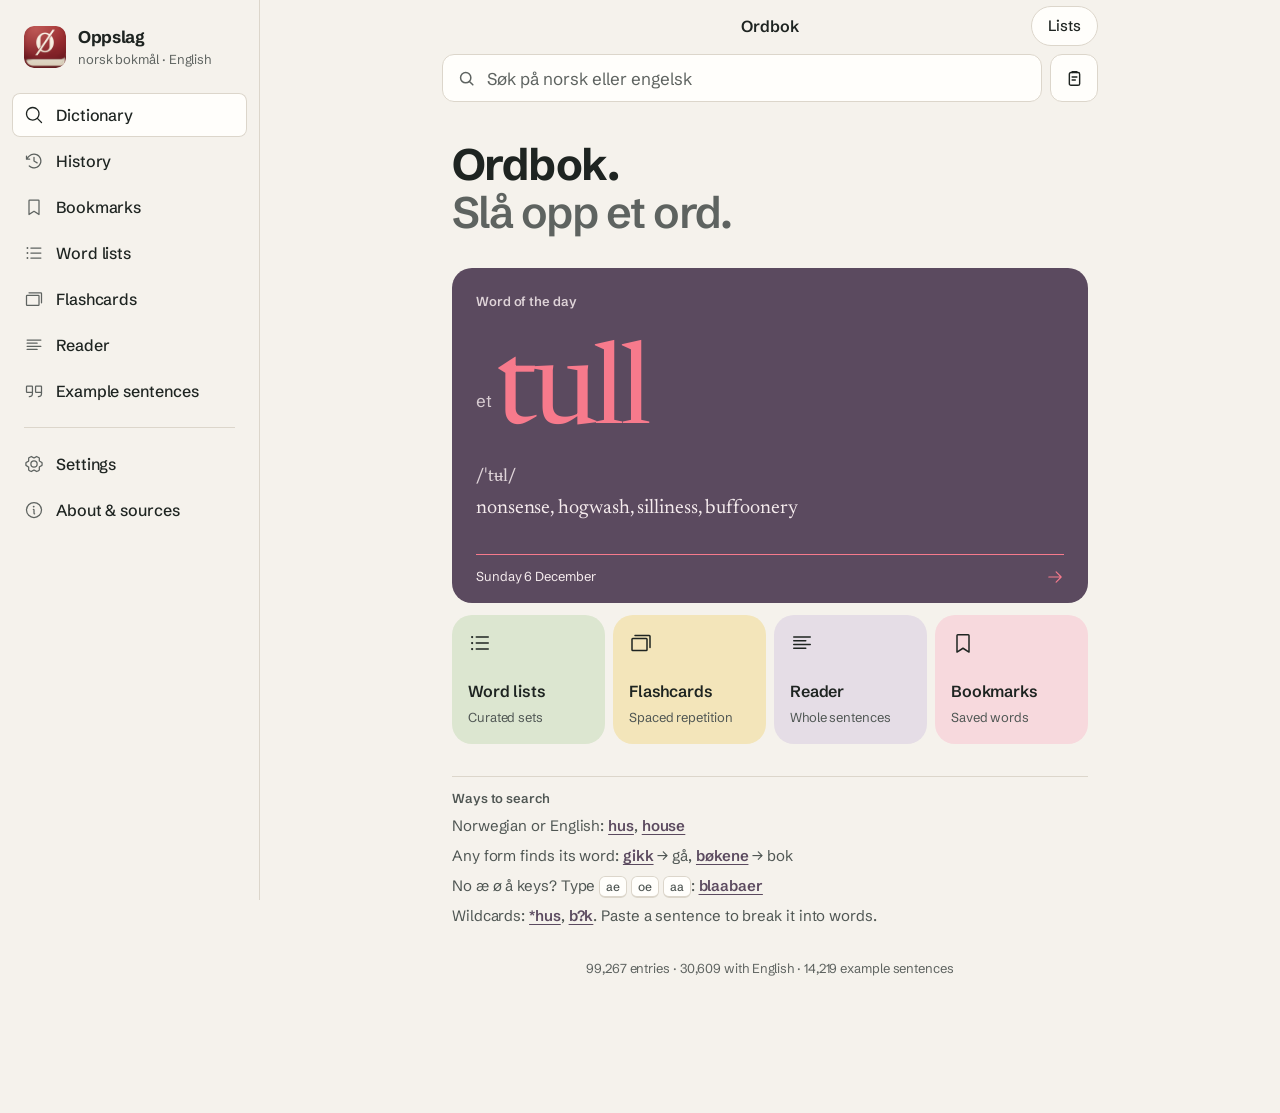
==== commit 122dc2ab: "New app icon: drawn ø on a leather book, spine on the left - Cream ø drawn as one shape: near-round " ====
--- a/index.html
+++ b/index.html
@@ -15,6 +15,9 @@
       var t = s.theme || 'auto';
       var dark = t === 'dark' || (t === 'auto' && matchMedia('(prefers-color-scheme: dark)').matches);
       document.querySelector('meta[name="theme-color"]').setAttribute('content', dark ? '#1C1B1C' : '#F5F2EC');
+      if (t !== 'auto') document.documentElement.dataset.theme = t;   // the launch screen uses the chosen theme too
+      // the app reloaded itself in the background to update: come back without the launch logo
+      if (sessionStorage.getItem('oppslag.quiet')) { sessionStorage.removeItem('oppslag.quiet'); document.documentElement.classList.add('no-splash'); }
     } catch (e) {}
   })();
 </script>
@@ -22,16 +25,16 @@
 <meta name="mobile-web-app-capable" content="yes">
 <meta name="apple-mobile-web-app-status-bar-style" content="default">
 <meta name="apple-mobile-web-app-title" content="Oppslag">
-<link rel="manifest" href="manifest.webmanifest">
+<link rel="manifest" href="oppslag-v5.webmanifest">
 <!-- icon file names carry a version so iOS can't reuse a cached copy of an older logo -->
-<link rel="icon" href="icons/book-192.png">
-<link rel="apple-touch-icon" sizes="180x180" href="icons/book-180.png">
+<link rel="icon" href="icons/bok5-192.png">
+<link rel="apple-touch-icon" sizes="180x180" href="icons/bok5-180.png">
 <link rel="preload" href="fonts/schibsted-grotesk.woff2" as="font" type="font/woff2" crossorigin>
 <link rel="preload" href="fonts/newsreader.woff2" as="font" type="font/woff2" crossorigin>
 <link rel="stylesheet" href="styles.css">
 </head>
 <body>
-<div id="splash" aria-label="Oppslag"><p class="splash-word" aria-hidden="true"><span>Opp</span><span>slag</span></p><div class="splash-foot"><span id="splash-msg">Bokmålsordboka · Språkrådet og Universitetet i Bergen</span></div></div>
+<div id="splash" aria-hidden="true"><img src="icons/bok5-logo.png" alt="" width="112" height="112"><p id="splash-msg" hidden></p></div>
 
 <header class="topbar">
   <div class="navrow">
@@ -54,7 +57,7 @@
 <ul id="suggest" hidden></ul>
 
 <nav id="drawer" aria-label="Main menu">
-  <div class="drawer-brand"><img class="logo-img" src="icons/logo.png" alt="" width="40" height="40"><div><b>Oppslag</b><div class="sub">norsk bokmål · English</div></div></div>
+  <div class="drawer-brand"><img class="logo-img" src="icons/bok5-logo.png" alt="" width="40" height="40"><div><b>Oppslag</b><div class="sub">norsk bokmål · English</div></div></div>
   <div class="drawer-links"></div>
 </nav>
 <div id="scrim"></div>
--- a/styles.css
+++ b/styles.css
@@ -83,15 +83,14 @@
 :focus-visible { outline: 2px solid var(--link); outline-offset: 2px; border-radius: 6px; }
 ::selection { background: var(--mustard); color: var(--on-field); }
 
-/* ---------- splash: a plum field with the name set huge, like the reference's "Dictionary" */
-#splash { position: fixed; inset: 0; z-index: 100; background: var(--plum); overflow: hidden; display: flex; flex-direction: column; justify-content: center; transition: opacity .35s ease; }
-body.ready #splash { opacity: 0; pointer-events: none; }
-.splash-word { font-family: var(--font-read); font-weight: 400; color: var(--coral); font-size: clamp(120px, 34vw, 280px); line-height: .86; letter-spacing: -.03em; margin: 0; white-space: nowrap; }
-.splash-word span { display: block; }
-.splash-word span:first-child { padding-left: 6vw; }
-.splash-word span:last-child { margin-left: -9vw; }
-.splash-foot { position: absolute; left: var(--space-6); right: var(--space-6); bottom: calc(var(--space-6) + env(safe-area-inset-bottom)); border-top: 1px solid var(--coral); padding-top: var(--space-3); color: var(--coral); font-size: 13px; text-align: center; }
-#splash-msg { color: var(--on-plum); opacity: .8; }
+/* ---------- launch screen: the app icon centred on the page colour, like a native app's launch screen.
+   Shown on a cold start only; it dissolves (with a slight lift) once the first screen is ready. */
+#splash { position: fixed; inset: 0; z-index: 100; background: var(--paper); display: grid; place-items: center; }
+#splash img { width: 112px; height: 112px; display: block; filter: drop-shadow(0 10px 22px rgba(30, 36, 33, .18)); }
+#splash-msg { position: absolute; left: var(--space-6); right: var(--space-6); bottom: calc(var(--space-7) + env(safe-area-inset-bottom)); margin: 0; text-align: center; color: var(--ink-2); font-size: 15px; line-height: 22px; }
+body.ready #splash { opacity: 0; pointer-events: none; transition: opacity .26s cubic-bezier(.3, 0, .2, 1); }
+body.ready #splash img { transform: scale(1.06); transition: transform .26s cubic-bezier(.3, 0, .2, 1); }
+.no-splash #splash { display: none; }
 
 /* ======================================================================
    Top bar, search, drawer
@@ -318,16 +317,6 @@
 /* ======================================================================
    Flashcards
    ====================================================================== */
-.deck { display: flex; align-items: center; gap: var(--space-2); padding: var(--space-3) var(--space-4); position: relative; }
-.deck + .deck::before { content: ""; position: absolute; top: 0; left: var(--space-4); right: 0; border-top: 1px solid var(--rule); }
-.deck > a { flex: 1; color: var(--ink); min-width: 0; }
-.deck > a b { font-size: 16px; font-weight: 600; }
-.deck select { padding: 6px var(--space-2); font-size: 14px; border-radius: var(--radius-s); }
-.deck .icon { border: 0; background: none; color: var(--ink-3); padding: var(--space-2); cursor: pointer; border-radius: 50%; }
-.deckstats { display: flex; gap: var(--space-3); font-size: 13px; line-height: 18px; flex-wrap: wrap; margin-top: 2px; color: var(--ink-3); }
-.deckstats .due { color: var(--ink); font-weight: 600; }
-.deckstats .new { color: var(--ink-2); font-weight: 600; }
-.newdeck { display: flex; flex-direction: column; gap: var(--space-3); padding: 0 var(--space-4); margin-bottom: var(--space-4); }
 .study-progress { height: 4px; background: var(--rule); margin: var(--space-2) var(--space-4) 0; border-radius: 4px; overflow: hidden; }
 .study-progress div { height: 100%; background: var(--ink); transition: width .3s ease; }
 .flash { border-radius: var(--radius-xl); margin: var(--space-4); padding: var(--space-6) var(--space-5); min-height: 340px; text-align: left; display: flex; flex-direction: column; gap: var(--space-3); justify-content: flex-end; cursor: pointer; animation: cardin .3s cubic-bezier(.2, .8, .2, 1); background: var(--mustard); color: var(--on-field); }
@@ -547,7 +536,6 @@
   .tiles4 { grid-template-columns: repeat(4, 1fr); }
   .wgrid { padding: 0 var(--space-6); }
   .filter, .btn.wide { width: calc(100% - var(--space-8)); margin-left: var(--space-6); margin-right: var(--space-6); }
-  .newdeck { padding: 0 var(--space-6); }
   .study-progress { margin-left: var(--space-6); margin-right: var(--space-6); }
   .wotd-word { font-size: 112px; }
   .w-hero { margin: 0 var(--space-6); padding: var(--space-6) var(--space-7) var(--space-6); min-height: 420px; }
@@ -590,3 +578,107 @@
 
 /* links inside running text are underlined, so they never rely on colour alone (WCAG 1.4.1) */
 .w-fine a, .w-small a, .page-intro a, .about-p a, .sources a, .tips a, .w-aside-note a { text-decoration: underline; text-decoration-thickness: 1px; text-underline-offset: 3px; }
+
+/* ======================================================================
+   Flashcard decks as folders (owner's reference: collection folders with a tab, an icon tile,
+   counts top right, the name bottom left). Built in this app's world: hairline front panel on a
+   coloured back panel, two paper sheets peeking out. Pressing a folder tips its front open.
+   ====================================================================== */
+.folders { display: grid; grid-template-columns: repeat(2, minmax(0, 1fr)); gap: var(--space-6) var(--space-3); margin: 0 var(--space-4) var(--space-6); padding-top: var(--space-2); }
+@media (min-width: 720px) { .folders { grid-template-columns: repeat(3, minmax(0, 1fr)); gap: var(--space-7) var(--space-5); } }
+@media (min-width: 1100px) { .folders { grid-template-columns: repeat(4, minmax(0, 1fr)); } }
+.folder { --f: var(--mustard); --f-ink: var(--on-field); position: relative; display: flex; flex-direction: column; padding: 20px 0 5px; color: var(--ink); text-align: left;
+  border: 0; background: none; font: inherit; cursor: pointer; -webkit-touch-callout: none; -webkit-user-select: none; user-select: none; }
+.folder.c-sage { --f: var(--sage); } .folder.c-rose { --f: var(--rose); } .folder.c-plum { --f: var(--plum); --f-ink: var(--on-plum); }
+/* back panel: the same colour as the tab, showing as a thin edge under the front */
+.folder::before { content: ""; position: absolute; left: 0; right: 0; top: 20px; bottom: 0; background: var(--f); border-radius: 6px 18px 18px 18px; }
+.folder-tab { position: absolute; top: 0; left: 0; width: 46%; height: 30px; background: var(--f); border-radius: 10px 4px 0 0; }
+.folder-tab::after { content: ""; position: absolute; top: 0; bottom: 0; right: -13px; width: 26px; background: var(--f); border-radius: 0 8px 0 0; transform: skewX(32deg); }
+.folder-sheet { position: absolute; left: 10px; right: 14px; top: 13px; height: 48px; background: var(--card); border: 1px solid var(--rule); border-radius: 5px; transform: rotate(-1.2deg); transition: transform .4s cubic-bezier(.2, .8, .2, 1); }
+.folder-sheet.s2 { left: 22px; right: 8px; top: 16px; transform: rotate(1.4deg); }
+.folder-front { position: relative; display: flex; flex-direction: column; justify-content: space-between; gap: var(--space-5); min-height: 150px; padding: var(--space-3) var(--space-3) var(--space-4) var(--space-4);
+  flex: 1; background: var(--card); border: 1px solid var(--rule); border-radius: 6px 18px 18px 18px; transform-origin: 50% 100%; transition: transform .4s cubic-bezier(.2, .8, .2, 1); }
+.folder-top { display: flex; justify-content: space-between; align-items: flex-start; gap: var(--space-2); }
+.folder-icon { flex: none; width: 46px; height: 46px; border-radius: var(--radius-m); background: var(--f); color: var(--f-ink); display: grid; place-items: center; }
+.folder-icon .ic { width: 24px; height: 24px; }
+.folder-count { font-size: 13px; line-height: 18px; color: var(--ink-3); text-align: right; font-variant-numeric: tabular-nums; }
+.folder-count b { color: var(--ink); font-weight: 600; }
+.folder-name { font-family: var(--font-display); font-size: 18px; line-height: 22px; font-weight: 600; letter-spacing: -.02em; overflow-wrap: anywhere; }
+.folder-dir { display: block; margin-top: 2px; font-size: 13px; line-height: 18px; font-weight: 400; letter-spacing: 0; color: var(--ink-3); }
+@media (hover: hover) {
+  .folder:hover .folder-front { transform: perspective(900px) rotateX(-9deg); }
+  .folder:hover .folder-sheet { transform: translateY(-7px) rotate(-2.2deg); }
+  .folder:hover .folder-sheet.s2 { transform: translateY(-4px) rotate(2.4deg); }
+}
+.folder:active .folder-front, .folder.holding .folder-front { transform: perspective(900px) rotateX(-9deg) scale(.985); }
+.folder:active .folder-sheet, .folder.holding .folder-sheet { transform: translateY(-7px) rotate(-2.2deg); }
+.folder-new::before, .folder-new .folder-tab::after { display: none; }
+.folder-new .folder-tab { background: none; border: 1px dashed var(--rule); border-bottom: 0; }
+.folder-new .folder-front { background: transparent; border-style: dashed; align-items: center; justify-content: center; gap: var(--space-2); color: var(--ink-2); font-weight: 600; font-size: 15px; }
+.folder-new .folder-front .ic { width: 26px; height: 26px; }
+@media (prefers-reduced-motion: reduce) { .folder-front, .folder-sheet { transition: none; } .folder .folder-front, .folder .folder-sheet { transform: none !important; } }
+
+/* deck sheets (new deck, deck options) */
+.sheet-stats { margin: calc(-1 * var(--space-2)) 0 var(--space-4); color: var(--ink-3); font-size: 13px; line-height: 18px; }
+.sheet-form { display: flex; flex-direction: column; gap: var(--space-4); }
+.sheet-field { display: flex; flex-direction: column; gap: 6px; border: 0; padding: 0; margin: 0; min-width: 0; }
+.sheet-field > span, .sheet-field legend { font-size: 13px; line-height: 18px; font-weight: 600; color: var(--ink-2); padding: 0; }
+.sheet-field input:not([type=radio]), .sheet-field select { width: 100%; padding: 12px var(--space-3); border: 1px solid var(--rule); border-radius: var(--radius-m); background: var(--card); font-size: 16px; }
+.swatches > div { display: grid; grid-template-columns: repeat(4, 1fr); gap: var(--space-2); margin-top: 6px; }
+.sw { --f: var(--mustard); position: relative; display: flex; flex-direction: column; align-items: center; gap: 6px; padding: var(--space-2) 0; border-radius: var(--radius-m); cursor: pointer; font-size: 13px; color: var(--ink-2); }
+.sw.c-sage { --f: var(--sage); } .sw.c-plum { --f: var(--plum); } .sw.c-rose { --f: var(--rose); }
+.sw::before { content: ""; width: 36px; height: 36px; border-radius: 10px; background: var(--f); box-shadow: 0 0 0 1px color-mix(in srgb, var(--ink) 10%, transparent); transition: box-shadow .15s; }
+.sw:has(input:checked)::before { box-shadow: 0 0 0 2px var(--paper), 0 0 0 4px var(--ink); }
+.sw:has(input:checked) { color: var(--ink); font-weight: 600; }
+.sw input { position: absolute; opacity: 0; pointer-events: none; }
+.sw:has(input:focus-visible)::before { outline: 2px solid var(--link); outline-offset: 4px; }
+.btn.danger { color: #A3293D; border-color: color-mix(in srgb, #A3293D 35%, var(--rule)); }
+:root[data-theme="dark"] .btn.danger { color: #F2A0AC; }
+@media (prefers-color-scheme: dark) { :root:not([data-theme="light"]) .btn.danger { color: #F2A0AC; } }
+
+/* ======================================================================
+   Example sentences: press and hold to open. A quiet tint fills in from the left while you hold.
+   ====================================================================== */
+[data-sent] { position: relative; isolation: isolate; -webkit-touch-callout: none; -webkit-user-select: none; user-select: none; }
+[data-sent]::after { content: ""; position: absolute; inset: -6px -10px; z-index: -1; border-radius: var(--radius-m); background: color-mix(in srgb, currentColor 9%, transparent); transform: scaleX(0); transform-origin: left center; opacity: 0; pointer-events: none; }
+[data-sent].holding::after { transform: scaleX(1); opacity: 1; transition: transform .38s cubic-bezier(.4, 0, .6, 1) .08s, opacity .12s .08s; }
+.flash[data-sent]::after { display: none; }
+.flash[data-sent].holding { transform: scale(.985); transition: transform .38s .08s; }
+.hold-hint { margin: calc(-1 * var(--space-2)) 0 var(--space-4); font-size: 13px; line-height: 18px; color: var(--ink-3); }
+.pad + .hold-hint, #exr > .hold-hint { padding: 0 var(--space-4); margin-top: 0; }
+
+/* sentence rows in Bookmarks */
+.sres-no { font-family: var(--font-read); font-size: 20px; line-height: 26px; color: var(--ink); }
+.scell { grid-column: span 2; text-align: left; }
+.scell b { font-family: var(--font-read); font-weight: 400; font-size: 19px; line-height: 25px; letter-spacing: 0; }
+
+/* flashcards: a sentence card is a page from the book, not a word-class field */
+.flash.f-page { background: var(--card); color: var(--ink); border: 1px solid var(--rule); }
+.cf-sent { font-family: var(--font-read); font-size: 30px; line-height: 37px; letter-spacing: -.01em; overflow-wrap: anywhere; }
+.cardback .cf-sent { font-size: 24px; line-height: 31px; }
+.cb-words { list-style: none; margin: 0; padding: 0; display: grid; gap: 2px; font-size: 15px; line-height: 21px; }
+.cb-words b { font-weight: 600; }
+.cb-words span { font-family: var(--font-read); font-size: 16px; opacity: .8; }
+
+/* ======================================================================
+   Sentence page (Shirabe's "Example sentence" screen)
+   ====================================================================== */
+.sx { max-width: var(--page-narrow); margin: 0 auto; padding: var(--space-3) 0 var(--space-8); }
+.sx p { margin: 0; }
+.sx-hero { padding: var(--space-4) var(--space-5) var(--space-5); }
+.sx-no { font-family: var(--font-read); font-weight: 400; font-size: 34px; line-height: 42px; letter-spacing: -.012em; margin: 0 0 var(--space-5); text-wrap: pretty; }
+.sx-w { color: var(--ink); text-decoration: underline; text-decoration-color: color-mix(in srgb, var(--ink) 28%, transparent); text-decoration-thickness: 1.5px; text-underline-offset: 6px; transition: text-decoration-color .15s, background .15s; border-radius: 4px; }
+.sx-w:hover, .sx-w:active { text-decoration-color: var(--ink); background: var(--mustard-t); }
+.sx-tools { display: flex; flex-wrap: wrap; gap: var(--space-2); color: var(--ink); }
+.sx-tools .pill-out { height: 44px; font-size: 16px; gap: var(--space-4); padding: 0 var(--space-4) 0 var(--space-5); }
+.sx-tools .pill-out .ic { width: 20px; height: 20px; }
+.sx-en { margin: 0 var(--space-5); padding: var(--space-4) 0 var(--space-6); border-top: 1px solid var(--rule); font-family: var(--font-read); font-size: 22px; line-height: 29px; color: var(--ink-2); }
+.sx-en .sx-alt { font-size: 17px; line-height: 23px; color: var(--ink-3); margin-top: var(--space-2); }
+.sx-words .w-eyebrow { margin: 0 var(--space-5) var(--space-1); }
+.sx-words .results .res { padding-left: var(--space-5); padding-right: var(--space-5); }
+.sx-words .results .res + .res::before { left: var(--space-5); right: var(--space-5); }
+.sx-src { margin: var(--space-5) var(--space-5) 0 !important; }
+@media (min-width: 900px) {
+  .sx-hero { padding-top: var(--space-6); }
+  .sx-no { font-size: 44px; line-height: 54px; }
+}
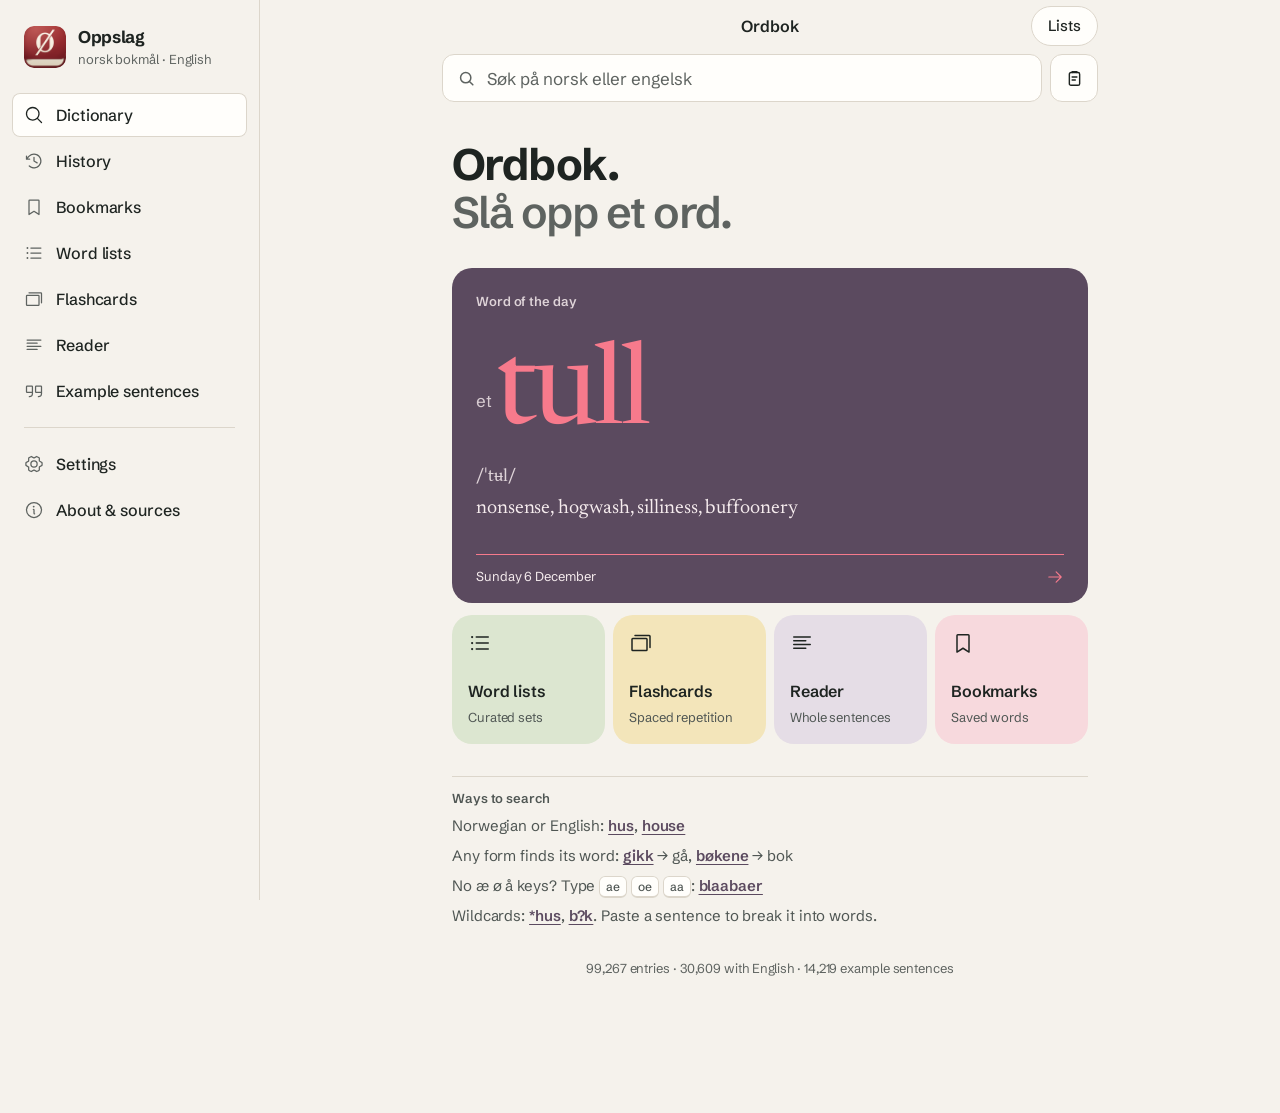
==== commit 83512092: "Icon: trim the pages to an even back-cover margin The page block now sits the same distance from the" ====
--- a/index.html
+++ b/index.html
@@ -25,16 +25,16 @@
 <meta name="mobile-web-app-capable" content="yes">
 <meta name="apple-mobile-web-app-status-bar-style" content="default">
 <meta name="apple-mobile-web-app-title" content="Oppslag">
-<link rel="manifest" href="oppslag-v5.webmanifest">
+<link rel="manifest" href="oppslag-v6.webmanifest">
 <!-- icon file names carry a version so iOS can't reuse a cached copy of an older logo -->
-<link rel="icon" href="icons/bok5-192.png">
-<link rel="apple-touch-icon" sizes="180x180" href="icons/bok5-180.png">
+<link rel="icon" href="icons/bok6-192.png">
+<link rel="apple-touch-icon" sizes="180x180" href="icons/bok6-180.png">
 <link rel="preload" href="fonts/schibsted-grotesk.woff2" as="font" type="font/woff2" crossorigin>
 <link rel="preload" href="fonts/newsreader.woff2" as="font" type="font/woff2" crossorigin>
 <link rel="stylesheet" href="styles.css">
 </head>
 <body>
-<div id="splash" aria-hidden="true"><img src="icons/bok5-logo.png" alt="" width="112" height="112"><p id="splash-msg" hidden></p></div>
+<div id="splash" aria-hidden="true"><img src="icons/bok6-logo.png" alt="" width="112" height="112"><p id="splash-msg" hidden></p></div>
 
 <header class="topbar">
   <div class="navrow">
@@ -57,7 +57,7 @@
 <ul id="suggest" hidden></ul>
 
 <nav id="drawer" aria-label="Main menu">
-  <div class="drawer-brand"><img class="logo-img" src="icons/bok5-logo.png" alt="" width="40" height="40"><div><b>Oppslag</b><div class="sub">norsk bokmål · English</div></div></div>
+  <div class="drawer-brand"><img class="logo-img" src="icons/bok6-logo.png" alt="" width="40" height="40"><div><b>Oppslag</b><div class="sub">norsk bokmål · English</div></div></div>
   <div class="drawer-links"></div>
 </nav>
 <div id="scrim"></div>
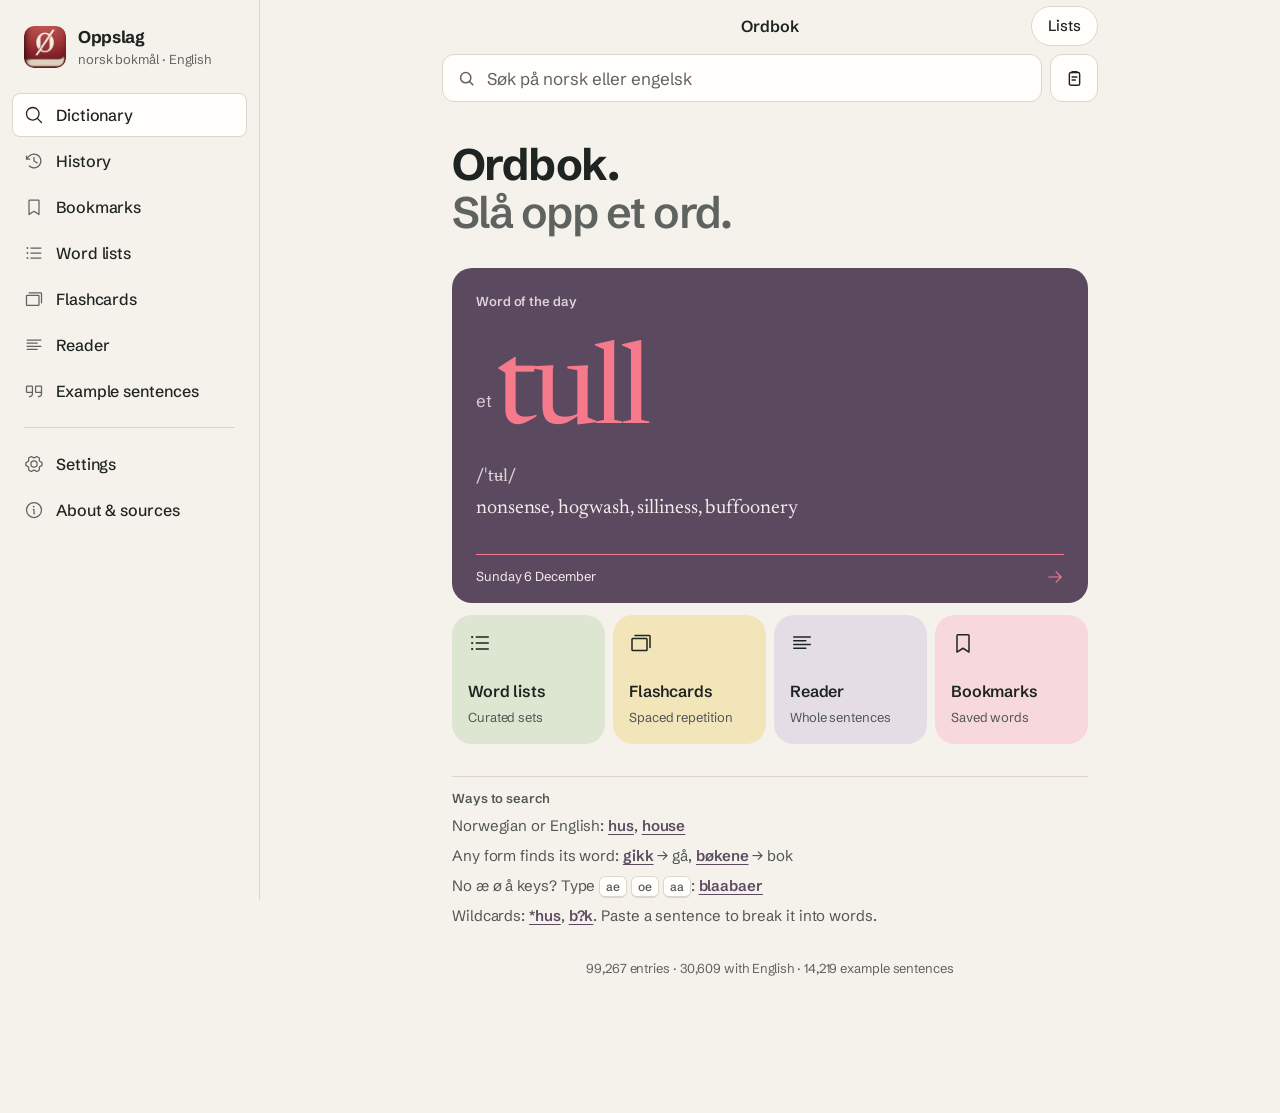
==== commit 7e7ad509: "Icon: Moleskine fore-edge, top lighting, lip shading Soft cover corner with the pages sweeping steep" ====
--- a/index.html
+++ b/index.html
@@ -25,16 +25,16 @@
 <meta name="mobile-web-app-capable" content="yes">
 <meta name="apple-mobile-web-app-status-bar-style" content="default">
 <meta name="apple-mobile-web-app-title" content="Oppslag">
-<link rel="manifest" href="oppslag-v6.webmanifest">
+<link rel="manifest" href="oppslag-v7.webmanifest">
 <!-- icon file names carry a version so iOS can't reuse a cached copy of an older logo -->
-<link rel="icon" href="icons/bok6-192.png">
-<link rel="apple-touch-icon" sizes="180x180" href="icons/bok6-180.png">
+<link rel="icon" href="icons/bok7-192.png">
+<link rel="apple-touch-icon" sizes="180x180" href="icons/bok7-180.png">
 <link rel="preload" href="fonts/schibsted-grotesk.woff2" as="font" type="font/woff2" crossorigin>
 <link rel="preload" href="fonts/newsreader.woff2" as="font" type="font/woff2" crossorigin>
 <link rel="stylesheet" href="styles.css">
 </head>
 <body>
-<div id="splash" aria-hidden="true"><img src="icons/bok6-logo.png" alt="" width="112" height="112"><p id="splash-msg" hidden></p></div>
+<div id="splash" aria-hidden="true"><img src="icons/bok7-logo.png" alt="" width="112" height="112"><p id="splash-msg" hidden></p></div>
 
 <header class="topbar">
   <div class="navrow">
@@ -57,7 +57,7 @@
 <ul id="suggest" hidden></ul>
 
 <nav id="drawer" aria-label="Main menu">
-  <div class="drawer-brand"><img class="logo-img" src="icons/bok6-logo.png" alt="" width="40" height="40"><div><b>Oppslag</b><div class="sub">norsk bokmål · English</div></div></div>
+  <div class="drawer-brand"><img class="logo-img" src="icons/bok7-logo.png" alt="" width="40" height="40"><div><b>Oppslag</b><div class="sub">norsk bokmål · English</div></div></div>
   <div class="drawer-links"></div>
 </nav>
 <div id="scrim"></div>
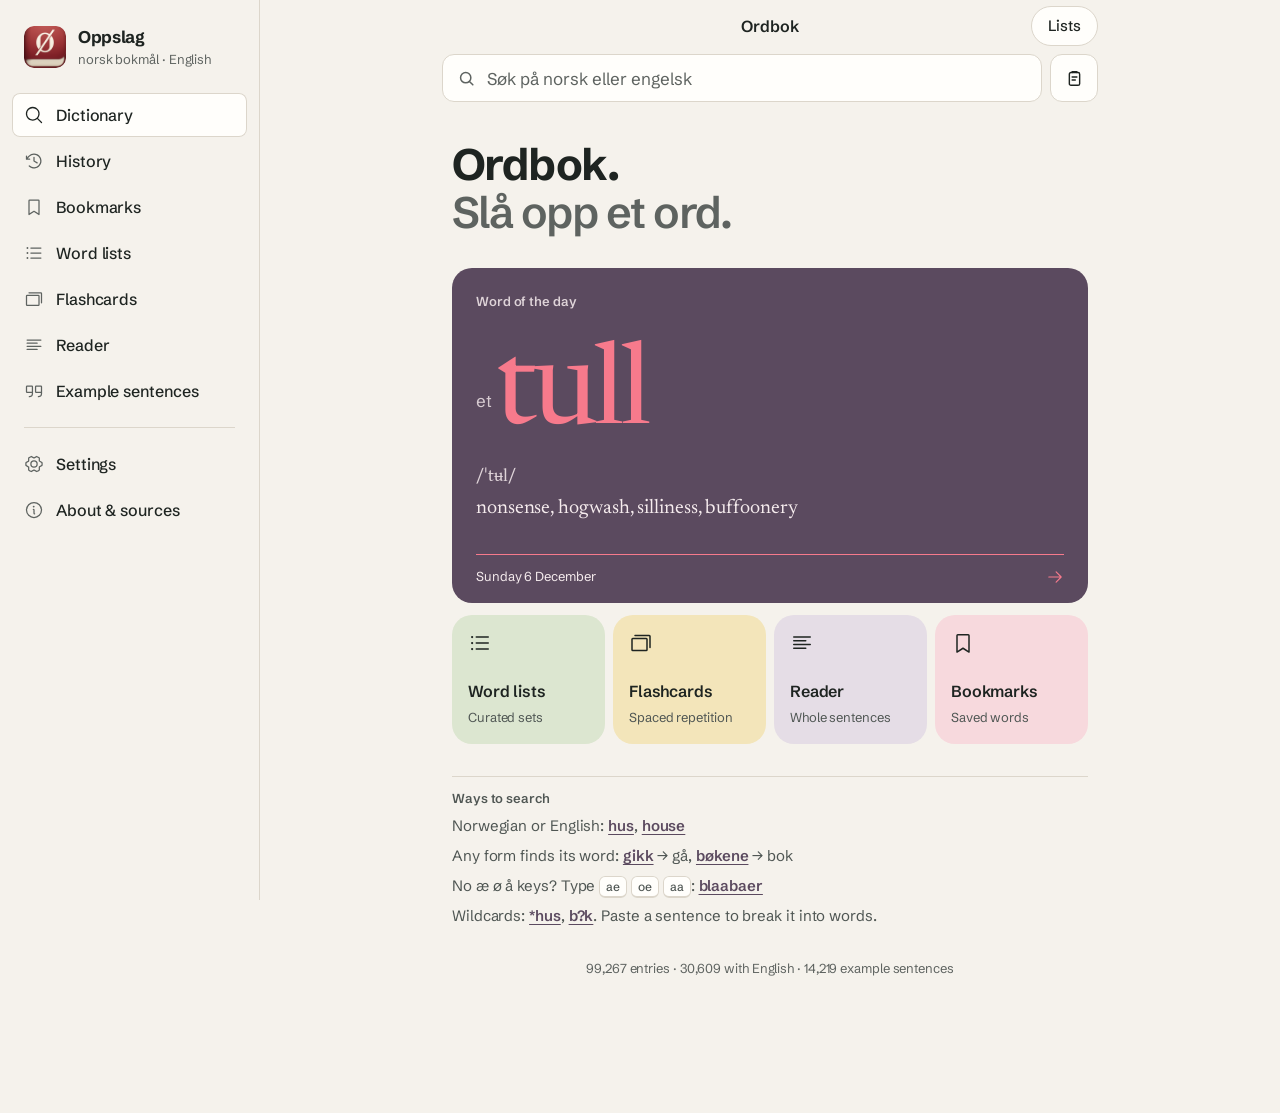
==== commit 1d4cacbe: "Finger-tracking menu and swipe-back, like Shirabe The page layer slides right to reveal the menu und" ====
--- a/index.html
+++ b/index.html
@@ -61,6 +61,7 @@
   <div class="drawer-links"></div>
 </nav>
 <div id="scrim"></div>
+<div id="pagebg" aria-hidden="true"></div>
 
 <main id="view"></main>
 <div id="pager" hidden><button id="prevRes" class="round" aria-label="Previous result"></button><button id="nextRes" class="round" aria-label="Next result"></button></div>
--- a/styles.css
+++ b/styles.css
@@ -98,8 +98,9 @@
 .topbar {
   position: fixed; top: 0; left: 0; right: 0; z-index: 20;
   padding: var(--safe-t) max(10px, env(safe-area-inset-right)) 0 max(10px, env(safe-area-inset-left));
-  background: color-mix(in srgb, var(--paper) 88%, transparent);
-  backdrop-filter: saturate(140%) blur(18px); -webkit-backdrop-filter: saturate(140%) blur(18px);
+  /* solid page colour, hairline once scrolled (Notion). A live blur here cost frames on every scroll and
+     had to be swapped for a solid bar during page transitions, which flicked as each one ended */
+  background: var(--paper);
   border-bottom: 1px solid transparent; transition: border-color .2s;
 }
 body.scrolled .topbar { border-bottom-color: var(--rule); }
@@ -152,8 +153,6 @@
 #drawer a.active .ic { color: var(--ink); }
 #drawer hr { border: 0; border-top: 1px solid var(--rule); margin: var(--space-3); }
 #scrim { position: fixed; inset: 0; z-index: 39; background: rgba(28, 27, 28, .32); opacity: 0; pointer-events: none; transition: opacity .25s; }
-body.drawer-open #drawer { transform: none; }
-body.drawer-open #scrim { opacity: 1; pointer-events: auto; }
 @media (min-width: 1100px) {
   #drawer { transform: none; box-shadow: none; border-right: 1px solid var(--rule); z-index: 15; width: 260px; }
   #scrim { display: none; }
@@ -551,25 +550,49 @@
 /* ======================================================================
    Page transitions (View Transitions API, where supported)
    ====================================================================== */
-::view-transition-old(root), ::view-transition-new(root) { animation-duration: .28s; animation-timing-function: cubic-bezier(.2, .8, .2, 1); }
-html[data-nav="forward"]::view-transition-old(root) { animation-name: vt-out-left; }
-html[data-nav="forward"]::view-transition-new(root) { animation-name: vt-in-right; }
-html[data-nav="back"]::view-transition-old(root) { animation-name: vt-out-right; }
-html[data-nav="back"]::view-transition-new(root) { animation-name: vt-in-left; }
-html[data-nav="fade"]::view-transition-old(root) { animation-name: vt-fade-out; animation-duration: .16s; }
-html[data-nav="fade"]::view-transition-new(root) { animation-name: vt-fade-in; animation-duration: .2s; }
+/* One rule: a page in motion always moves over a page that is standing still and fully drawn, so the
+   screen never passes through blank paper or two half-faded pages (that was the strobe).
+   - Deeper (forward): the new page slides in from the right edge over the old, which eases back a little.
+   - Back (the back button): the current page slides off to the right, uncovering the one beneath.
+   - Same level (menu, Dictionary to History): the new page fades in over the old, which stays put.
+   On a wide screen a full-width slide is too much travel, so the top page moves 40px and fades instead.
+   A back made with Safari's own swipe (in a browser tab) is already animated by the browser; app.js skips ours then. */
+:root { --vt-ease: cubic-bezier(.32, .72, 0, 1); --vt-dur: .42s; --vt-dist: 100%; --vt-under: -24%; --vt-fade: 1; }
+@media (min-width: 760px) { :root { --vt-dur: .3s; --vt-dist: 40px; --vt-under: 0px; --vt-fade: 0; } }
+::view-transition { background: var(--paper); }   /* anything left uncovered shows the page colour */
+::view-transition-old(root), ::view-transition-new(root) { mix-blend-mode: normal; animation-duration: var(--vt-dur); animation-timing-function: var(--vt-ease); animation-fill-mode: both; }
+html[data-nav="forward"]::view-transition-new(root) { animation-name: vt-enter; box-shadow: 0 0 28px rgba(30, 36, 33, .10); }
+html[data-nav="forward"]::view-transition-old(root) { animation-name: vt-recede; }
+html[data-nav="back"]::view-transition-old(root) { animation-name: vt-leave; z-index: 1; box-shadow: 0 0 28px rgba(30, 36, 33, .10); }
+html[data-nav="back"]::view-transition-new(root) { animation-name: vt-return; }
+/* going back leaves faster than going forward arrives */
+html[data-nav="back"]::view-transition-old(root), html[data-nav="back"]::view-transition-new(root) { animation-duration: calc(var(--vt-dur) * .82); }
+html[data-nav="fade"]::view-transition-new(root) { animation: vt-fade-in .18s cubic-bezier(.16, 1, .3, 1) both; }
+html[data-nav="fade"]::view-transition-old(root) { animation: vt-hold .18s linear both; }
+@keyframes vt-enter { from { transform: translateX(var(--vt-dist)); opacity: var(--vt-fade); } }
+@keyframes vt-recede { to { transform: translateX(var(--vt-under)); } }
+@keyframes vt-leave { to { transform: translateX(var(--vt-dist)); opacity: var(--vt-fade); } }
+@keyframes vt-return { from { transform: translateX(var(--vt-under)); } }
+@keyframes vt-fade-in { from { opacity: 0; } }
+@keyframes vt-hold { to { opacity: 1; } }
+
+/* The top bar is its own layer above the moving pages: its title and buttons crossfade, and when the
+   search row comes or goes its height eases instead of jumping. It's opaque while pages move under it,
+   because a captured bar has no live blur and the moving page would show through. */
 .topbar { view-transition-name: topbar; }
-::view-transition-group(topbar) { animation: none; }
-::view-transition-old(topbar) { display: none; }
-::view-transition-new(topbar) { animation: none; }
-@keyframes vt-in-right { from { transform: translateX(28%); opacity: 0; } }
-@keyframes vt-out-left { to { transform: translateX(-12%); opacity: 0; } }
-@keyframes vt-in-left { from { transform: translateX(-12%); opacity: 0; } }
-@keyframes vt-out-right { to { transform: translateX(28%); opacity: 0; } }
-@keyframes vt-fade-out { to { opacity: 0; } }
-@keyframes vt-fade-in { from { opacity: 0; } }
+::view-transition-group(topbar) { overflow: clip; animation-duration: .26s; animation-timing-function: var(--vt-ease); }
+::view-transition-old(topbar), ::view-transition-new(topbar) { animation-duration: .18s; animation-timing-function: ease-out; }
+
+
+
+/* a cold first visit that still has data to load: the current page dims a little so the tap registered */
+#view { transition: opacity .2s ease; }
+body.nav-wait #view { opacity: .55; }
+
 @media (prefers-reduced-motion: reduce) {
-  *, ::view-transition-old(root), ::view-transition-new(root) { animation: none !important; transition: none !important; }
+  /* app.js turns every page change into the crossfade; nothing slides */
+  * { animation: none !important; transition: none !important; }
+  ::view-transition-group(topbar) { animation-duration: 0s; }
 }
 
 /* word-list sections */
@@ -682,3 +705,44 @@
   .sx-hero { padding-top: var(--space-6); }
   .sx-no { font-size: 44px; line-height: 54px; }
 }
+
+/* ======================================================================
+   The page layer (phones and tablets). Like Shirabe, the menu lies still underneath and the whole page
+   slides right to reveal it; a swipe-back drags the same layer off to uncover the previous page (#under).
+   app.js sets --page-x (where the page is) and --page-ms (0 while the finger leads, the release time after).
+   ====================================================================== */
+#pagebg { display: none; }
+@media (max-width: 1099px) {
+  #pagebg { display: block; position: fixed; inset: 0; z-index: 2; background: var(--paper); }
+  #view { position: relative; z-index: 3; }
+  #drawer { z-index: 1; width: var(--drawer-w, 300px); transform: none; transition: none; box-shadow: none; visibility: hidden;
+    background: var(--sunken); padding-left: max(var(--space-3), env(safe-area-inset-left)); }
+  #drawer a.active { background: var(--paper); }
+  html.drawer-on #drawer { visibility: visible; }
+  /* the visible strip of page while the menu is open: tap or drag it to close */
+  #scrim { display: none; z-index: 30; background: transparent; opacity: 1; transition: none; pointer-events: auto; }
+  html.drawer-open #scrim { display: block; }
+  html.page-moving .topbar, html.page-moving #view, html.page-moving #pagebg, html.page-moving #pager, html.page-moving #scrim {
+    transform: translate3d(var(--page-x, 0px), 0, 0);
+    transition: transform var(--page-ms, 0ms) cubic-bezier(.32, .72, 0, 1);
+  }
+  /* the page's leading edge casts a soft shadow onto whatever it reveals */
+  html.page-moving #pagebg { box-shadow: -1px 0 0 color-mix(in srgb, var(--ink) 8%, transparent), -14px 0 36px rgba(20, 14, 14, .16); }
+  html.page-moving .topbar { box-shadow: -1px 0 0 color-mix(in srgb, var(--ink) 8%, transparent); }
+
+  /* swipe-back: the previous page underneath, 30% behind and lightly shaded, catching up as the
+     current page leaves (same timing as the page, so they stay locked together on release) */
+  #under { position: fixed; inset: 0; z-index: 1; background: var(--paper); overflow: hidden; pointer-events: none;
+    transform: translate3d(calc((var(--page-x, 0px) - 100vw) * .3), 0, 0);
+    transition: transform var(--page-ms, 0ms) cubic-bezier(.32, .72, 0, 1); }
+  #under::after { content: ""; position: absolute; inset: 0; z-index: 40; background: #140E0E; opacity: .1; pointer-events: none; }
+  #under .topbar { position: absolute; view-transition-name: none; }
+  #under .under-scroll { position: absolute; left: 0; right: 0; top: calc(var(--safe-t) + var(--nav-h)); }
+  #under.has-search .under-scroll { top: calc(var(--safe-t) + var(--nav-h) + var(--search-h)); }
+  #under.has-search .searchrow { display: flex; }
+  #under.scrolled .topbar { border-bottom-color: var(--rule); }
+  #under.hero-visible [id="navTitle"] { opacity: 0; }
+  #under.page-word #view { max-width: var(--page-max); }
+  #under.page-word .navrow { max-width: var(--page-max); }
+  #under #keybar { display: none; }
+}
